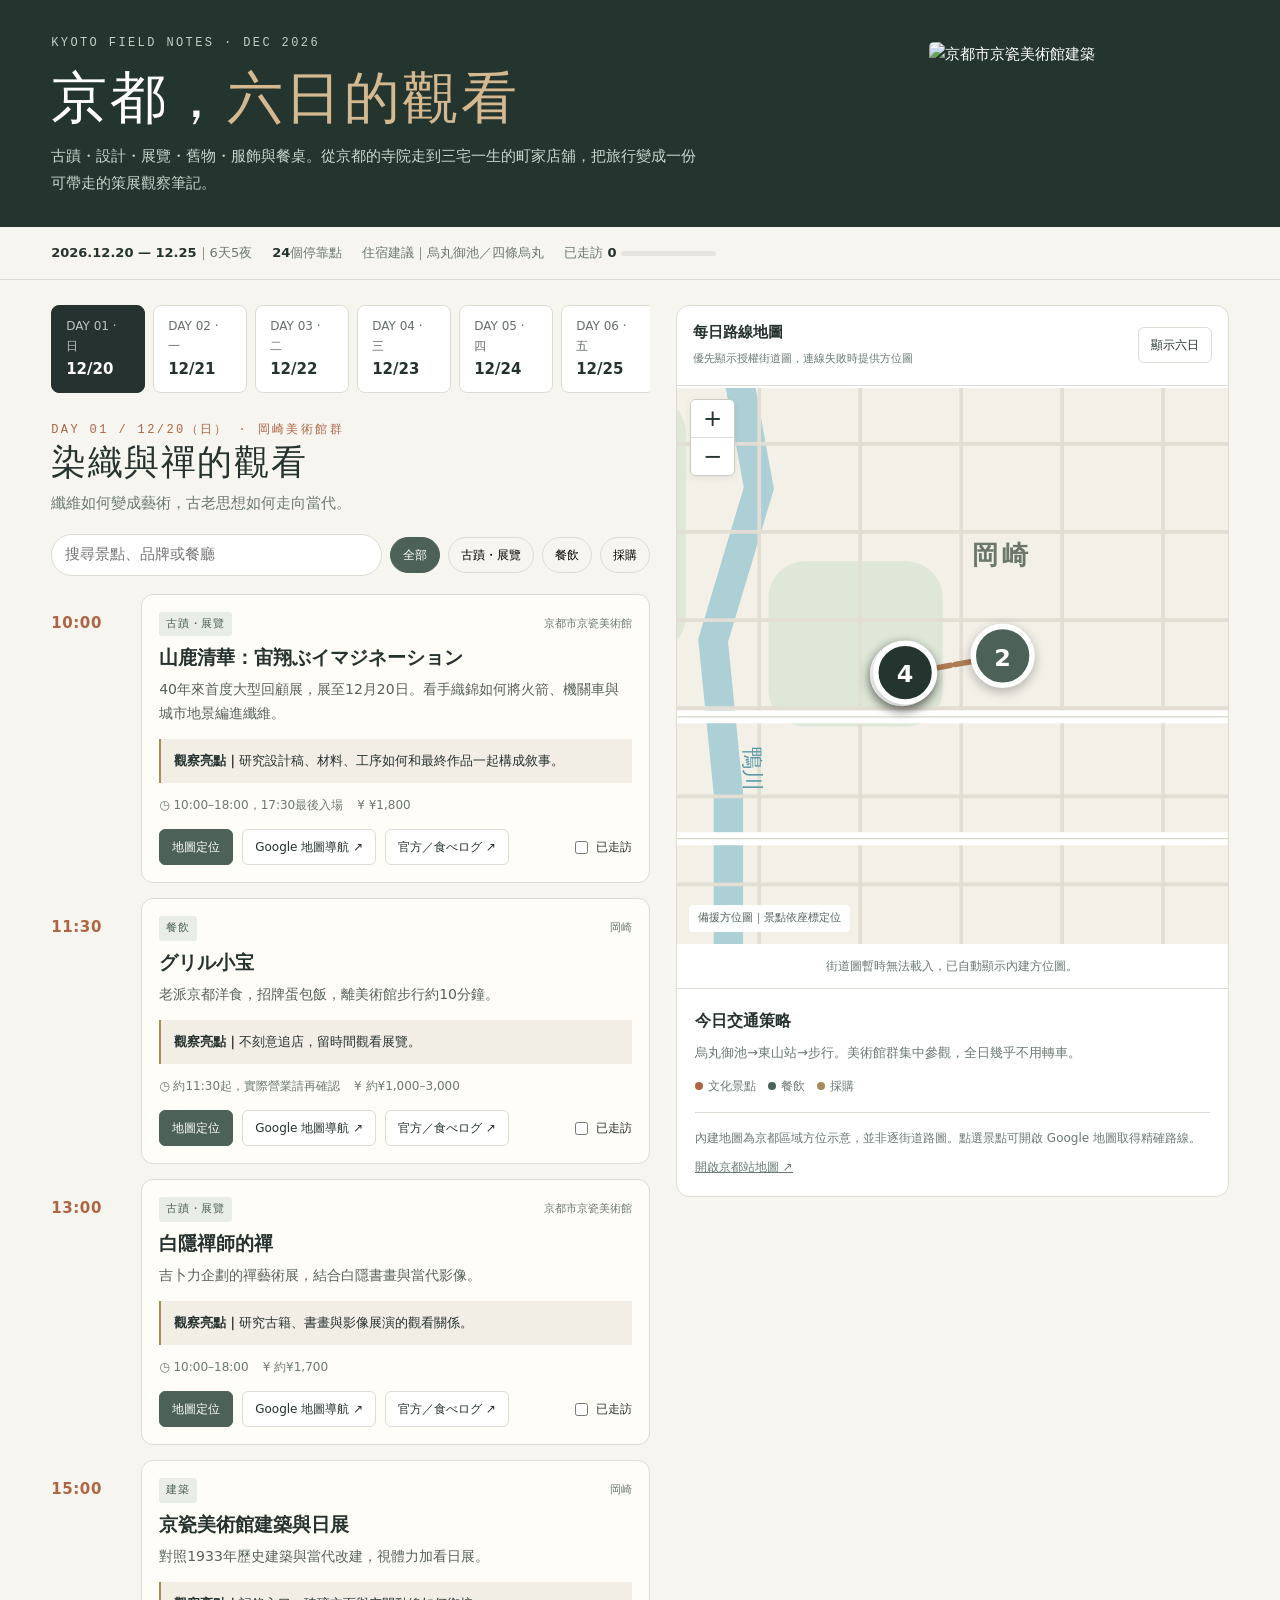
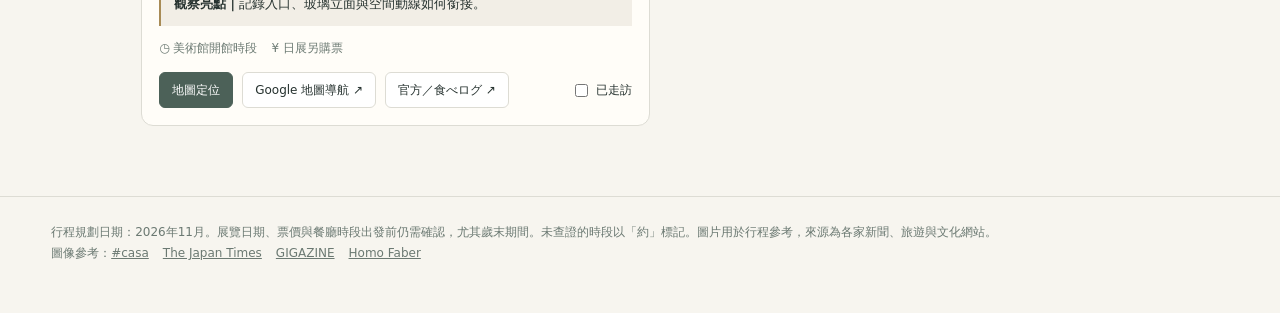
==== public/index.html @ c4ddb57f "Add Kyoto six-day interactive travel website with OpenFreeMap" ====
<!DOCTYPE html><html lang="zh-Hant"><head><meta charset="utf-8"><meta name="viewport" content="width=device-width,initial-scale=1"><title>京都，六日的觀看｜2026.12.20—25</title><link rel="preconnect" href="https://fonts.googleapis.com"><style>
:root{--ink:#26322f;--mute:#6b7972;--paper:#f7f5ef;--line:#dddcd4;--green:#4c6158;--accent:#ad6544;--gold:#a88b56;--surface:#fffdf8}*{box-sizing:border-box}body{margin:0;background:var(--paper);color:var(--ink);font:15px/1.7 system-ui,'Noto Sans TC',sans-serif}button,input{font:inherit}button{cursor:pointer}a{color:inherit}.top{background:#24352f;color:#fff;padding:34px 4vw 30px}.top-inner{max-width:1500px;margin:auto;display:flex;gap:25px;align-items:end;justify-content:space-between}.eyebrow{font:12px/1.5 monospace;letter-spacing:.2em;color:#c0d2c5}h1{font:clamp(35px,4.4vw,68px)/1.13 Georgia,'Noto Serif TC',serif;margin:15px 0 12px;letter-spacing:.045em;font-weight:500}h1 em{font-style:normal;color:#d4b88f}p{margin:0}.intro{max-width:650px;color:#c9d6ce;line-height:1.8}.hero-image{width:min(300px,28vw);height:155px;object-fit:cover;border-radius:5px;filter:saturate(.75)}.stats{max-width:1500px;margin:0 auto;padding:15px 4vw;display:flex;flex-wrap:wrap;align-items:center;gap:20px;border-bottom:1px solid var(--line);color:var(--mute);font-size:13px}.stats b{color:var(--ink)}.layout{max-width:1500px;margin:auto;padding:25px 4vw 55px;display:grid;grid-template-columns:minmax(0,1.04fr) minmax(340px,.96fr);gap:26px;align-items:start}.toolbar{display:flex;gap:8px;overflow:auto;padding-bottom:10px}.daybutton{min-width:94px;border:1px solid var(--line);background:#fff;border-radius:8px;padding:10px 14px;text-align:left;color:var(--ink)}.daybutton.active{background:var(--ink);color:white;border-color:var(--ink)}.daybutton small{display:block;font-size:12px;opacity:.7}.section-head{padding:18px 0}.section-head h2{font:clamp(25px,2.7vw,38px)/1.35 Georgia,'Noto Serif TC',serif;letter-spacing:.045em;margin:0 0 5px}.section-head p{color:var(--mute)}.controls{display:flex;gap:8px;align-items:center;flex-wrap:wrap;margin:0 0 18px}.chip{font-size:12px;padding:7px 12px;border:1px solid var(--line);background:transparent;border-radius:40px}.chip.active{color:white;background:var(--green);border-color:var(--green)}.search{width:170px;min-width:100px;flex:1;border:1px solid var(--line);border-radius:25px;padding:7px 13px;background:white;outline:none}.stop{display:grid;grid-template-columns:78px minmax(0,1fr);gap:12px;margin-bottom:15px}.time{padding-top:17px;color:var(--accent);font-weight:700;letter-spacing:.04em}.stopcard{overflow:hidden;border:1px solid var(--line);background:var(--surface);border-radius:12px;transition:border-color .2s,transform .2s}.stopcard.selected{border-color:var(--accent);box-shadow:0 3px 14px #856f5130}.stop-photo{width:100%;height:190px;object-fit:cover;display:block;background:#d5d1c3;filter:saturate(.86)}.stop-main{padding:17px}.stop-meta{display:flex;align-items:center;justify-content:space-between;gap:10px;font-size:11px;color:var(--mute)}.tag{border-radius:3px;background:#e9ede7;color:#4c6158;padding:3px 7px;letter-spacing:.06em}.stop h3{font-size:19px;font-weight:650;margin:9px 0 7px;line-height:1.35}.desc{font-size:14px;color:#56615b}.insight{padding:11px 13px;background:#f2eee6;border-left:2px solid var(--gold);margin-top:13px;font-size:13px}.facts{display:flex;flex-wrap:wrap;gap:8px 14px;font-size:12px;color:var(--mute);margin-top:12px}.facts span{display:inline-flex;gap:5px;align-items:center}.actions{display:flex;align-items:center;gap:9px;flex-wrap:wrap;margin-top:14px}.btn{font-size:12px;border:1px solid var(--line);background:white;padding:7px 12px;border-radius:6px;text-decoration:none;color:var(--ink)}.btn.primary{background:var(--green);color:#fff;border-color:var(--green)}.check{font-size:12px;display:inline-flex;gap:5px;align-items:center;margin-left:auto;cursor:pointer}.check input{accent-color:var(--green)}.sticky{position:sticky;top:16px}.map-frame{border-radius:13px;background:white;border:1px solid var(--line);overflow:hidden}.map-top{padding:14px 16px;border-bottom:1px solid var(--line);display:flex;justify-content:space-between;align-items:center}.map-top strong{font-size:15px}.map-top small{font-size:11px;color:var(--mute)}#map{height:min(62vh,590px);min-height:400px;background:#e9e8df}.map-fallback{padding:12px;text-align:center;color:var(--mute);font-size:12px}.route-info{padding:18px;border-top:1px solid var(--line)}.route-info h3{margin:0 0 8px;font-size:16px}.route-info p{font-size:13px;color:var(--mute)}.legend{display:flex;flex-wrap:wrap;gap:12px;font-size:12px;color:var(--mute);margin-top:12px}.legend span::before{content:'';display:inline-block;height:8px;width:8px;background:var(--accent);border-radius:50%;margin-right:5px}.legend span:nth-child(2)::before{background:var(--green)}.legend span:nth-child(3)::before{background:var(--gold)}.maplabel{background:#223830;color:white;border-radius:50%;width:31px;height:31px;display:grid;place-items:center;border:2px solid #fff;box-shadow:0 2px 10px #0004;font-weight:700;font-size:12px}.maplabel.focus{background:var(--accent);width:38px;height:38px}.route-footer{margin-top:15px;border-top:1px solid var(--line);padding-top:15px;color:var(--mute);font-size:12px}.footer{max-width:1500px;margin:auto;padding:25px 4vw 50px;font-size:12px;color:var(--mute);border-top:1px solid var(--line)}.sources a{margin-right:14px}.mobile-map-button{display:none}.empty{padding:35px;text-align:center;color:var(--mute)}.progress{display:inline-block;background:#e7e5df;border-radius:5px;width:95px;height:5px;vertical-align:middle;overflow:hidden}.progress i{display:block;background:var(--green);height:100%;width:0}@media(max-width:900px){.layout{grid-template-columns:1fr}.sticky{position:static}.map-frame{order:0}.hero-image{display:none}.layout>.list-panel{order:1}.layout>.map-panel{order:0}.mobile-map-button{display:inline-flex}.stop{grid-template-columns:53px minmax(0,1fr);gap:8px}.stop-photo{height:180px}#map{height:340px;min-height:0}.top{padding:32px 5vw}.layout{padding:16px 4vw}}@media(max-width:460px){h1{font-size:37px}.stop h3{font-size:17px}.stop-main{padding:13px}.stop-photo{height:155px}.facts{gap:6px}.time{font-size:12px}}
#map{position:relative;background:#f2f0e7;overflow:hidden;touch-action:none}#map svg{width:100%;height:100%;display:block;user-select:none;touch-action:none}#map .road{stroke:#fff;stroke-width:7;fill:none}#map .roadline{stroke:#d6d5cb;stroke-width:.7;fill:none}#map .minor{stroke:#e2ded3;stroke-width:2;fill:none}#map .river{stroke:#acd0d6;stroke-width:16;fill:none}#map .metro{fill:none;stroke:#a78d66;stroke-width:2.5;stroke-dasharray:7 5;opacity:.85}#map .route{fill:none;stroke:#b17b55;stroke-width:3;stroke-dasharray:5 6;stroke-linecap:round}#map .park{fill:#d9e6d3}#map .area-label{font:600 14px system-ui,sans-serif;fill:#6c776c;letter-spacing:2px}#map .road-label{font:10px system-ui,sans-serif;fill:#99988d}#map .water-label{font:12px system-ui,sans-serif;fill:#5d9aa9}#map .spot circle{stroke:white;stroke-width:3;filter:drop-shadow(0px 2px 3px #0004)}#map .spot text{font:700 13px system-ui,sans-serif;fill:white;text-anchor:middle;dominant-baseline:central;pointer-events:none}#map .spot{cursor:pointer}#map .spot:focus circle{stroke:#ffcc70;stroke-width:4}#map .spotname{font:12px system-ui,sans-serif;fill:#26322f;stroke:#f2f0e7;stroke-width:3.5;paint-order:stroke;pointer-events:none}#map .map-control{position:absolute;z-index:3;top:13px;left:13px;display:flex;flex-direction:column;background:white;border:1px solid #cbc9c0;border-radius:6px;overflow:hidden;box-shadow:0 2px 7px #0001}#map .map-control button{background:#fff;border:0;border-bottom:1px solid #ddd;padding:5px 12px;font-size:23px;line-height:27px;color:#273630}#map .map-control button:last-child{border-bottom:0}#map .map-chip{position:absolute;bottom:12px;left:12px;z-index:2;color:#52645b;background:#fffffff0;padding:4px 9px;font-size:11px;border-radius:4px;pointer-events:none}#map .map-pop{position:absolute;z-index:5;max-width:260px;right:12px;bottom:35px;background:#fffdf9;border:1px solid #ded8c9;box-shadow:0 4px 22px #0002;border-radius:9px;padding:13px;font-size:13px}#map .map-pop a{display:inline-block;margin-top:8px;color:#476052}#map .map-pop button{position:absolute;top:4px;right:8px;border:0;background:none;font-size:17px}#map .live-pin{border:2px solid white;border-radius:50%;width:32px;height:32px;color:white;font-size:12px;font-weight:700;box-shadow:0 2px 8px #0005;cursor:pointer}#map .maplibregl-popup-content{font:13px/1.7 system-ui,sans-serif;border-radius:7px;padding:12px;box-shadow:0 4px 16px #0002}#map .maplibregl-popup-content a{color:#45685a}#map .maplibregl-ctrl-attrib{font-size:10px}#map .maplibregl-control-container{z-index:6;position:relative}</style></head><body><header class="top"><div class="top-inner"><div><div class="eyebrow">KYOTO FIELD NOTES · DEC 2026</div><h1>京都，<em>六日的觀看</em></h1><p class="intro">古蹟・設計・展覽・舊物・服飾與餐桌。從京都的寺院走到三宅一生的町家店舖，把旅行變成一份可帶走的策展觀察筆記。</p></div><img class="hero-image" src="https://hash-casa.com/wp-content/uploads/2022/01/LGRY1922.jpg" alt="京都市京瓷美術館建築"></div></header><div class="stats"><span><b>2026.12.20 — 12.25</b>｜6天5夜</span><span><b id="count">0</b>個停靠點</span><span>住宿建議｜烏丸御池／四條烏丸</span><span>已走訪 <b id="done">0</b> <span class="progress"><i id="bar"></i></span></span></div><main class="layout"><section class="list-panel"><nav id="days" class="toolbar" aria-label="選擇日期"></nav><div class="section-head"><div class="eyebrow" style="color:var(--accent)" id="daylabel"></div><h2 id="daytitle"></h2><p id="daysub"></p></div><div class="controls"><input class="search" id="search" aria-label="搜尋景點" placeholder="搜尋景點、品牌或餐廳"><button class="chip active" data-type="all">全部</button><button class="chip" data-type="culture">古蹟・展覽</button><button class="chip" data-type="food">餐飲</button><button class="chip" data-type="shopping">採購</button></div><div id="stops"></div></section><aside class="map-panel sticky"><div class="map-frame"><div class="map-top"><div><strong>每日路線地圖</strong><div><small>優先顯示授權街道圖，連線失敗時提供方位圖</small></div></div><button class="btn" id="allmap">顯示六日</button></div><div id="map"></div><div class="map-fallback" id="mapfallback" hidden>地圖不需要連線即可顯示，請使用 Google 地圖取得真實道路導航。</div><div id="mapstatus" class="map-fallback" role="status">正在載入OpenFreeMap街道地圖。離線方位圖已備妥。</div><div class="route-info"><h3 id="route-title">今日交通策略</h3><p id="route-text"></p><div class="legend"><span>文化景點</span><span>餐飲</span><span>採購</span></div><div class="route-footer">內建地圖為京都區域方位示意，並非逐街道路圖。點選景點可開啟 Google 地圖取得精確路線。<div style="margin-top:9px"><a href="https://www.google.com/maps/dir/?api=1&destination=Kyoto+Station" target="_blank" rel="noopener">開啟京都站地圖 ↗</a></div></div></div></div></aside></main><footer class="footer"><p>行程規劃日期：2026年11月。展覽日期、票價與餐廳時段出發前仍需確認，尤其歲末期間。未查證的時段以「約」標記。圖片用於行程參考，來源為各家新聞、旅遊與文化網站。</p><p class="sources">圖像參考：<a href="https://hash-casa.com/2022/02/10/kyotocitykyoceramuseum/">#casa</a><a href="https://www.japantimes.co.jp/life/2018/03/25/style/issey-miyake-finds-kyoto-home/">The Japan Times</a><a href="https://gigazine.net/news/20090323_kyoto_koboichi/">GIGAZINE</a><a href="https://www.homofaber.com/en/artisans/chiso-kimono-making-japan">Homo Faber</a></p></footer><script>const DAYS=[{"id": 0, "date": "12/20", "dow": "日", "title": "染織與禪的觀看", "area": "岡崎美術館群", "sub": "纖維如何變成藝術，古老思想如何走向當代。", "stops": [{"id": "0-0", "time": "10:00", "name": "山鹿清華：宙翔ぶイマジネーション", "type": "exhibit", "area": "京都市京瓷美術館", "hours": "10:00–18:00，17:30最後入場", "price": "¥1,800", "desc": "40年來首度大型回顧展，展至12月20日。看手織錦如何將火箭、機關車與城市地景編進纖維。", "insight": "研究設計稿、材料、工序如何和最終作品一起構成敘事。", "lat": 35.0128, "lng": 135.7824, "url": "https://kyotocity-kyocera.museum/exhibition/20260919-20261220", "img": "https://hash-casa.com/wp-content/uploads/2022/01/LGRY1922.jpg"}, {"id": "0-1", "time": "11:30", "name": "グリル小宝", "type": "food", "area": "岡崎", "hours": "約11:30起，實際營業請再確認", "price": "約¥1,000–3,000", "desc": "老派京都洋食，招牌蛋包飯，離美術館步行約10分鐘。", "insight": "不刻意追店，留時間觀看展覽。", "lat": 35.014, "lng": 135.789, "url": "https://tabelog.com/kyoto/A2601/A260301/26000009/", "img": "https://images.unsplash.com/photo-1490645935967-10de6ba17061?w=1000&q=82"}, {"id": "0-2", "time": "13:00", "name": "白隱禪師的禪", "type": "exhibit", "area": "京都市京瓷美術館", "hours": "10:00–18:00", "price": "約¥1,700", "desc": "吉卜力企劃的禪藝術展，結合白隱書畫與當代影像。", "insight": "研究古籍、書畫與影像展演的觀看關係。", "lat": 35.0128, "lng": 135.7824, "url": "https://kyotocity-kyocera.museum/", "img": "https://hash-casa.com/wp-content/uploads/2022/01/LGRY1922.jpg"}, {"id": "0-3", "time": "15:00", "name": "京瓷美術館建築與日展", "type": "architecture", "area": "岡崎", "hours": "美術館開館時段", "price": "日展另購票", "desc": "對照1933年歷史建築與當代改建，視體力加看日展。", "insight": "記錄入口、玻璃立面與空間動線如何銜接。", "lat": 35.0129, "lng": 135.7826, "url": "https://kyotocity-kyocera.museum/", "img": "https://hash-casa.com/wp-content/uploads/2022/01/LGRY1922.jpg"}]}, {"id": 1, "date": "12/21", "dow": "一", "title": "古物的第二次生命", "area": "東寺・京都站・西大路", "sub": "早上在市集中尋找物件，午餐吃連鎖牛舌。", "stops": [{"id": "1-0", "time": "08:00", "name": "東寺「終弘法」", "type": "market", "area": "東寺", "hours": "約08:00–15:00", "price": "市集免費", "desc": "年度最後一場弘法市。古陶器、舊布、雜貨和工藝品，宜早逛。", "insight": "將市集當成沒有策展人的物件展，觀察年代與價格如何改變價值。", "lat": 34.9805, "lng": 135.7476, "url": "https://www.toji.or.jp/", "img": "https://i.gzn.jp/img/2009/03/23/kyoto_koboichi/kyoto_koboichi49.jpg"}, {"id": "1-1", "time": "10:15", "name": "東寺講堂・立體曼荼羅", "type": "heritage", "area": "東寺境內", "hours": "依寺院公布", "price": "另購門票", "desc": "佛像群透過位置、比例與秩序構成可走入其中觀看的宗教世界。", "insight": "比較宗教空間與當代沉浸式展覽。", "lat": 34.9806, "lng": 135.7478, "url": "https://www.toji.or.jp/", "img": "https://i.gzn.jp/img/2009/03/23/kyoto_koboichi/kyoto_koboichi49.jpg"}, {"id": "1-2", "time": "11:45", "name": "仙台牛たん福助", "type": "food", "area": "AEON MALL KYOTO 4F", "hours": "11:00–22:00（依店方）", "price": "約¥2,000–3,000", "desc": "連鎖牛舌定食，東寺往京都站途中順路，不增加跨區交通。", "insight": "必吃條件：連鎖牛舌。食べログ評分不高，重視便利度。", "lat": 34.9834, "lng": 135.7528, "url": "https://tabelog.com/kyoto/A2601/A260101/26028049/", "img": "https://images.unsplash.com/photo-1490645935967-10de6ba17061?w=1000&q=82"}, {"id": "1-3", "time": "13:20", "name": "KCI Gallery", "type": "design", "area": "西大路站附近", "hours": "約09:30–17:00", "price": "免費", "desc": "服裝與社會研究展，含訪談、穿衣行為、歷史編織技術等。", "insight": "觀察衣物、口述故事與照片如何協同展示。", "lat": 34.987, "lng": 135.731, "url": "https://www.kci.or.jp/", "img": "https://hfgnext.s3.eu-west-3.amazonaws.com/img/4YL7Q000000PbAjWAK-left1.jpg"}]}, {"id": 2, "date": "12/22", "dow": "二", "title": "從小袖到國寶", "area": "三條・烏丸・七條", "sub": "服飾與博物館，走讀物件展示的脈絡。", "stops": [{"id": "2-0", "time": "10:00", "name": "千總藝廊《小袖、あらため》", "type": "exhibit", "area": "三條烏丸", "hours": "約10:00–17:00", "price": "免費", "desc": "傳統和服工藝展示，12月22日展期最後一天。", "insight": "研究衣物從穿著物件進入展櫃後的敘事方式。", "lat": 35.0091, "lng": 135.7585, "url": "https://www.chiso.co.jp/", "img": "https://hfgnext.s3.eu-west-3.amazonaws.com/img/4YL7Q000000PbAjWAK-left1.jpg"}, {"id": "2-1", "time": "11:10", "name": "新風館", "type": "architecture", "area": "烏丸御池", "hours": "商場依各店公告", "price": "公共空間免費", "desc": "舊電話局建築結合當代庭院與選物品牌。", "insight": "觀察歷史保存與商業活動的空間折衷。", "lat": 35.0086, "lng": 135.7605, "url": "https://shinpuhkan.jp/", "img": "https://www.japantimes.co.jp/uploads/imported_images/uploads/2018/03/p13-yamada-miyake-a-20180326.jpg"}, {"id": "2-2", "time": "12:05", "name": "京都四条くをん", "type": "food", "area": "四條烏丸", "hours": "午餐時段請再確認", "price": "約¥1,000–2,000", "desc": "町家改造的咖哩烏龍麵，從三條步行往南可達。", "insight": "感受住宅尺度如何轉譯為當代餐飲。", "lat": 35.0049, "lng": 135.7574, "url": "https://tabelog.com/kyoto/A2601/A260201/26031546/", "img": "https://images.unsplash.com/photo-1490645935967-10de6ba17061?w=1000&q=82"}, {"id": "2-3", "time": "14:00", "name": "京都國立博物館", "type": "museum", "area": "七條", "hours": "09:30–17:00", "price": "常設展約¥700", "desc": "平成知新館以茶道器物、金銀染織、漆藝與書畫串起文化財研究。", "insight": "觀察展櫃、說明文字、茶道器物順序及照明設計。", "lat": 34.9899, "lng": 135.7728, "url": "https://www.kyohaku.go.jp/", "img": "https://s2020.japan-guide.com/g19/3962_kyoto_02.jpg"}, {"id": "2-4", "time": "17:30", "name": "はしたて", "type": "food", "area": "京都站伊勢丹別館", "hours": "依店方公告", "price": "約¥2,000–3,000", "desc": "和久傳系統經營的京都料理，博物館結束後順路到京都站。", "insight": "用餐後搭烏丸線直達住宿區。", "lat": 34.9857, "lng": 135.758, "url": "https://tabelog.com/kyoto/A2601/A260101/26006654/", "img": "https://images.unsplash.com/photo-1490645935967-10de6ba17061?w=1000&q=82"}]}, {"id": 3, "date": "12/23", "dow": "三", "title": "寺院觀看與建築動線", "area": "相國寺・今出川・北山", "sub": "在歷史繪畫和清水混凝土間對照觀看方式。", "stops": [{"id": "3-0", "time": "10:00", "name": "相國寺承天閣美術館", "type": "exhibit", "area": "今出川", "hours": "10:00–17:00", "price": "約¥1,000", "desc": "圓山應舉與伊藤若冲的京都繪畫；寺院與館舍一起參觀。", "insight": "留意長卷、屏風的觀看順序及宗教空間脈絡。", "lat": 35.0325, "lng": 135.762, "url": "https://www.shokoku-ji.jp/", "img": "https://images.unsplash.com/photo-1493976040374-85c8e12f0c0e?w=1000&q=82"}, {"id": "3-1", "time": "12:05", "name": "今出川町家午餐", "type": "food", "area": "今出川站附近", "hours": "依當日營業", "price": "約¥1,200–2,500", "desc": "彈性預留在今出川站附近，避免為餐廳跨區繞路。", "insight": "請以當日食べログ營業狀態挑選。", "lat": 35.0294, "lng": 135.7599, "url": "https://tabelog.com/kyoto/", "img": "https://images.unsplash.com/photo-1490645935967-10de6ba17061?w=1000&q=82"}, {"id": "3-2", "time": "13:45", "name": "京都府立陶板名畫之庭", "type": "architecture", "area": "北山", "hours": "約09:00–17:00", "price": "請確認最新票價", "desc": "安藤忠雄設計，水、坡道、清水混凝土和大型陶板畫形成戶外動線。", "insight": "記錄視線遮蔽、轉角、坡道如何讓作品逐步被看見。", "lat": 35.0522, "lng": 135.7659, "url": "https://www.kyoto-toban-hp.or.jp/", "img": "https://ak-d.tripcdn.com/images/1mi3x2215foc1uac00762.jpg?proc=source%2Ftrip"}]}, {"id": 4, "date": "12/24", "dow": "四", "title": "一日設計師品牌採購", "area": "三條・河原町・京都站", "sub": "以三宅一生與山本耀司為主，優先步行串店。", "stops": [{"id": "4-0", "time": "09:00", "name": "京菜味のむら", "type": "food", "area": "四條烏丸", "hours": "早餐時段，請確認", "price": "約¥1,000–2,000", "desc": "京都小缽家常菜，先吃早餐再開始購物。", "insight": "不用為早餐額外轉乘。", "lat": 35.0035, "lng": 135.757, "url": "https://tabelog.com/kyoto/A2601/A260201/26025764/", "img": "https://images.unsplash.com/photo-1490645935967-10de6ba17061?w=1000&q=82"}, {"id": "4-1", "time": "11:00", "name": "ISSEY MIYAKE KYOTO＋KURA", "type": "shopping", "area": "柳馬場三條", "hours": "約11:00–20:00", "price": "購物自由", "desc": "深澤直人設計的京都店，町家、墨色空間與KURA展覽區。", "insight": "品牌如何以空間、材料與展覽建立完整世界觀。", "lat": 35.0091, "lng": 135.7657, "url": "https://www.isseymiyake.com/", "img": "https://www.japantimes.co.jp/uploads/imported_images/uploads/2018/03/p13-yamada-miyake-a-20180326.jpg"}, {"id": "4-2", "time": "12:25", "name": "A-POC ABLE ISSEY MIYAKE", "type": "shopping", "area": "富小路三條", "hours": "約11:00–20:00", "price": "購物自由", "desc": "探索一塊布、結構與新材料製法的實驗性品牌。", "insight": "比較實驗技術與商品展示如何連結。", "lat": 35.01, "lng": 135.7665, "url": "https://www.isseymiyake.com/", "img": "https://www.japantimes.co.jp/uploads/imported_images/uploads/2018/03/p13-yamada-miyake-a-20180326.jpg"}, {"id": "4-3", "time": "14:10", "name": "HaaT KYOTO", "type": "shopping", "area": "姉小路柳馬場", "hours": "依店舖公告", "price": "購物自由", "desc": "三宅一生旗下織物與工藝取向品牌。", "insight": "觀察手工技術如何成為服飾價值。", "lat": 35.01, "lng": 135.764, "url": "https://www.isseymiyake.com/", "img": "https://hfgnext.s3.eu-west-3.amazonaws.com/img/4YL7Q000000PbAjWAK-left1.jpg"}, {"id": "4-4", "time": "15:30", "name": "京都高島屋・Y’s", "type": "shopping", "area": "四條河原町", "hours": "約10:00–20:00", "price": "購物自由", "desc": "山本耀司Y’s及周邊品牌，從三條一路南下步行可達。", "insight": "比較旗艦店與百貨專櫃的品牌陳列。", "lat": 35.0037, "lng": 135.7686, "url": "https://www.takashimaya.co.jp/kyoto/", "img": "https://www.japantimes.co.jp/uploads/imported_images/uploads/2018/03/p13-yamada-miyake-a-20180326.jpg"}, {"id": "4-5", "time": "17:00", "name": "JR京都伊勢丹・Yohji男裝", "type": "shopping", "area": "京都車站", "hours": "約10:00–20:00", "price": "購物自由", "desc": "Yohji Yamamoto POUR HOMME及Y’s for men優先確認實際櫃位與庫存。", "insight": "若偏重男裝，可直接取代高島屋行程。", "lat": 34.9857, "lng": 135.758, "url": "https://www.mistore.jp/store/kyoto.html", "img": "https://www.japantimes.co.jp/uploads/imported_images/uploads/2018/03/p13-yamada-miyake-a-20180326.jpg"}]}, {"id": 5, "date": "12/25", "dow": "五", "title": "終天神與回程", "area": "北野天滿宮・京都站", "sub": "歲末古物市集，預留行李與返程交通。", "stops": [{"id": "5-0", "time": "09:00", "name": "北野天滿宮「終天神」", "type": "market", "area": "北野", "hours": "上午市集較適合", "price": "市集免費", "desc": "12月25日歲末天神市，陶瓷、古布、日常器物。", "insight": "對照東寺市集的品項、陳設和客群。", "lat": 35.031, "lng": 135.7358, "url": "https://kitanotenmangu.or.jp/", "img": "https://stat.ameba.jp/user_images/20250725/22/happiness-tarot/aa/17/j/o1080081015640265511.jpg"}, {"id": "5-1", "time": "12:30", "name": "京都站午餐與補貨", "type": "food", "area": "京都車站", "hours": "依店方公告", "price": "依實際消費", "desc": "按返程時間選擇はしたて或車站美食街，預留行李及機場交通。", "insight": "回程日避免增加市區移動。", "lat": 34.9857, "lng": 135.758, "url": "https://tabelog.com/kyoto/A2601/A260101/", "img": "https://images.unsplash.com/photo-1490645935967-10de6ba17061?w=1000&q=82"}]}];let day=0,filter='all',focus=null,showAll=false;const allStops=DAYS.flatMap(d=>d.stops);const transport=["烏丸御池→東山站→步行。美術館群集中參觀，全日幾乎不用轉車。","東寺→步行到AEON吃牛舌→京都站搭JR一站到西大路。總體轉乘少。","上午三條至四條步行。午後計程車或地下鐵＋公車到國立博物館。","烏丸線到今出川，下午同線直達北山，零轉乘。","三條的三宅系列店步行串連，男裝另搭烏丸線到京都伊勢丹。","北野天滿宮早逛，之後回京都站。若趕飛機，略過市集或提早出發。"];
const $=s=>document.querySelector(s);const esc=s=>String(s).replace(/[&<>"']/g,c=>({'&':'&amp;','<':'&lt;','>':'&gt;','"':'&quot;',"'":'&#39;'}[c]));const nav=s=>'https://www.google.com/maps/search/?api=1&query='+encodeURIComponent(s.name+' '+s.area+' 京都');const isFood=s=>s.type==='food';const isShopping=s=>s.type==='shopping';const category=s=>isFood(s)?'餐飲':isShopping(s)?'採購':s.type==='market'?'市集':s.type==='architecture'?'建築':'古蹟・展覽';const allowed=s=>filter==='all'||(filter==='culture'&&!isFood(s)&&!isShopping(s))||(filter==='food'&&isFood(s))||(filter==='shopping'&&isShopping(s));let completed=new Set();try{completed=new Set(JSON.parse(localStorage.getItem('kyoto-done')||'[]'))}catch(e){}function updateProgress(){let n=completed.size;$('#done').textContent=n;$('#bar').style.width=100*n/allStops.length+'%'}function renderNav(){$('#days').innerHTML=DAYS.map(d=>`<button class="daybutton ${d.id===day?'active':''}" data-day="${d.id}"><small>DAY ${String(d.id+1).padStart(2,'0')} · ${d.dow}</small><b>${d.date}</b></button>`).join('');document.querySelectorAll('[data-day]').forEach(b=>b.onclick=()=>{day=+b.dataset.day;focus=null;showAll=false;render();});}function renderStops(){const d=DAYS[day],q=$('#search').value.trim().toLowerCase();const list=d.stops.filter(s=>allowed(s)&&[s.name,s.desc,s.area,s.insight].join(' ').toLowerCase().includes(q));$('#stops').innerHTML=list.length?list.map(s=>`<article class="stop" id="stop-${s.id}"><time class="time">${esc(s.time)}</time><div class="stopcard ${focus===s.id?'selected':''}"><img class="stop-photo" loading="lazy" src="${esc(s.img)}" alt="${esc(s.name)}參考圖片" onerror="this.style.display='none'"><div class="stop-main"><div class="stop-meta"><span class="tag">${category(s)}</span><span>${esc(s.area)}</span></div><h3>${esc(s.name)}</h3><p class="desc">${esc(s.desc)}</p><div class="insight"><b>觀察亮點｜</b>${esc(s.insight)}</div><div class="facts"><span>◷ ${esc(s.hours)}</span><span>¥ ${esc(s.price)}</span></div><div class="actions"><button class="btn primary" data-focus="${s.id}">地圖定位</button><a class="btn" target="_blank" rel="noopener" href="${nav(s)}">Google 地圖導航 ↗</a><a class="btn" target="_blank" rel="noopener" href="${esc(s.url)}">官方／食べログ ↗</a><label class="check"><input type="checkbox" data-check="${s.id}" ${completed.has(s.id)?'checked':''}> 已走訪</label></div></div></div></article>`).join(''):'<div class="empty">沒有符合條件的景點，請切換分類或清除搜尋。</div>';document.querySelectorAll('[data-focus]').forEach(b=>b.onclick=()=>selectStop(b.dataset.focus));document.querySelectorAll('[data-check]').forEach(b=>b.onchange=()=>{if(b.checked)completed.add(b.dataset.check);else completed.delete(b.dataset.check);try{localStorage.setItem('kyoto-done',JSON.stringify([...completed]))}catch(e){}updateProgress()})}
let map=null,markers={};let mapView={x:0,y:0,w:900,h:680},mapVisible=[];
const W=900,H=680;
const geo=s=>({x:90+(s.lng-135.717)*8300,y:625-(s.lat-34.969)*8300});
function initMap(){
 const node=$('#map');
 node.innerHTML='<svg id="kyoto-svg" xmlns="http://www.w3.org/2000/svg" viewBox="0 0 900 680" aria-label="京都六日景點方位圖"><g id="map-scene"></g></svg><div class="map-control"><button type="button" id="zoom-in" aria-label="放大地圖">+</button><button type="button" id="zoom-out" aria-label="縮小地圖">−</button></div><span class="map-chip">備援方位圖｜景點依座標定位</span><div class="map-pop" id="map-pop" hidden></div>';
 map={svg:$('#kyoto-svg'),scene:$('#map-scene')};
 $('#zoom-in').onclick=()=>zoomMap(.75);$('#zoom-out').onclick=()=>zoomMap(1.34);
 let drag=null;
 map.svg.addEventListener('pointerdown',e=>{if(e.target.closest('.spot'))return;drag={x:e.clientX,y:e.clientY,ox:mapView.x,oy:mapView.y};map.svg.setPointerCapture(e.pointerId)});
 map.svg.addEventListener('pointermove',e=>{if(!drag)return;let r=map.svg.getBoundingClientRect();mapView.x=drag.ox-(e.clientX-drag.x)*mapView.w/r.width;mapView.y=drag.oy-(e.clientY-drag.y)*mapView.h/r.height;applyView()});
 map.svg.addEventListener('pointerup',()=>drag=null);
 map.svg.addEventListener('pointercancel',()=>drag=null);
 map.svg.addEventListener('wheel',e=>{e.preventDefault();zoomMap(e.deltaY<0?.83:1.2)},{passive:false});
}
function zoomMap(f){let c={x:mapView.x+mapView.w/2,y:mapView.y+mapView.h/2};mapView.w=Math.max(100,Math.min(1100,mapView.w*f));mapView.h=mapView.w*680/900;mapView.x=c.x-mapView.w/2;mapView.y=c.y-mapView.h/2;applyView()}
function applyView(){if(map)map.svg.setAttribute('viewBox',`${mapView.x} ${mapView.y} ${mapView.w} ${mapView.h}`)}
const P=(lon,lat)=>{let p=geo({lng:lon,lat});return `${p.x.toFixed(1)},${p.y.toFixed(1)}`};
const path=coords=>coords.map((c,i)=>(i?'L':'M')+P(c[0],c[1])).join(' ');
function mapBase(){
 let a=['<rect x="-300" y="-300" width="1500" height="1300" fill="#f2f0e7"/>'];
 // Schematic geographical corridors, intentionally not represented as exact road geometry.
 let parks=[{x:390,y:110,w:125,h:140},{x:560,y:200,w:95,h:90},{x:610,y:425,w:90,h:65},{x:140,y:100,w:160,h:120}];
 parks.forEach(p=>a.push(`<rect class="park" x="${p.x}" y="${p.y}" width="${p.w}" height="${p.h}" rx="20" opacity=".75"/>`));
 const river=[[135.768,35.066],[135.767,35.052],[135.771,35.036],[135.773,35.025],[135.770,35.015],[135.771,35.005],[135.771,34.993],[135.774,34.976]];
 a.push(`<path class="river" d="${path(river)}"/>`);
 for(let x=170;x<=860;x+=55)a.push(`<path class="minor" d="M${x} -40 L${x} 760"/>`);
 for(let y=40;y<=740;y+=48)a.push(`<path class="minor" d="M-30 ${y} L970 ${y}"/>`);
 const roads=[[[135.755,35.066],[135.755,34.975]],[[135.762,35.066],[135.762,34.975]],[[135.742,35.056],[135.742,34.975]],[[135.723,35.032],[135.805,35.032]],[[135.723,35.010],[135.805,35.010]],[[135.723,35.002],[135.805,35.002]],[[135.723,34.986],[135.805,34.986]]];
 roads.forEach(c=>{a.push(`<path class="road" d="${path(c)}"/>`);a.push(`<path class="roadline" d="${path(c)}"/>`)});
 a.push(`<path class="metro" d="${path([[135.759,35.060],[135.759,34.976]])}"/>`);
 const labs=[['北山',135.759,35.053],['今出川',135.748,35.031],['烏丸御池',135.747,35.012],['四條烏丸',135.742,35.003],['岡崎',135.787,35.020],['京都車站',135.749,34.982],['東寺',135.740,34.974],['北野',135.729,35.037],['西大路',135.727,34.991]];
 labs.forEach(l=>{let p=geo({lng:l[1],lat:l[2]});a.push(`<text class="area-label" x="${p.x}" y="${p.y}">${esc(l[0])}</text>`)});
 let k=geo({lng:135.771,lat:35.008});a.push(`<text class="water-label" x="${k.x+9}" y="${k.y}" transform="rotate(90 ${k.x+9} ${k.y})">鴨川</text>`);
 a.push('<text x="760" y="44" fill="#6c756c" font-size="12">N ↑</text>');
 return a.join('');
}
function showPop(s){const e=$('#map-pop');e.hidden=false;e.innerHTML=`<button type="button" id="pop-close" aria-label="關閉">×</button><b>${esc(s.name)}</b><div style="color:#6b7972">${esc(s.time)}｜${esc(s.area)}</div><a target="_blank" rel="noopener" href="${nav(s)}">Google 地圖導航 ↗</a>`;$('#pop-close').onclick=()=>e.hidden=true;}
function updateMap(){if(!map)return;
 let showing=showAll?allStops:DAYS[day].stops;
 let a=[mapBase()];markers={};
 const groups=showAll?DAYS:[DAYS[day]];
 groups.forEach(d=>{let pts=d.stops.map(s=>geo(s));if(pts.length>1)a.push(`<path class="route" d="${pts.map((p,i)=>(i?'L':'M')+p.x.toFixed(1)+','+p.y.toFixed(1)).join(' ')}"/>`)});
 showing.forEach(s=>{let p=geo(s);let on=s.id===focus;let clr=on?'#ad6544':isFood(s)?'#4c6158':isShopping(s)?'#a88b56':'#24352f';a.push(`<g class="spot" data-id="${s.id}" tabindex="0" role="button" aria-label="${esc(s.name)}"><circle cx="${p.x}" cy="${p.y}" r="${on?19:16}" fill="${clr}"/><text x="${p.x}" y="${p.y+1}">${parseInt(s.id.split('-')[1])+1}</text>${on?`<text class="spotname" x="${p.x+23}" y="${p.y-15}">${esc(s.name)}</text>`:''}</g>`);markers[s.id]=p;});
 map.scene.innerHTML=a.join('');
 map.scene.querySelectorAll('.spot').forEach(g=>{const run=()=>{let id=g.dataset.id;if(showAll){day=+id.split('-')[0];showAll=false}selectStop(id)};g.addEventListener('click',run);g.addEventListener('keydown',e=>{if(e.key==='Enter'||e.key===' '){e.preventDefault();run()}})});
 if(showing.length){let ps=showing.map(geo);let minX=Math.min(...ps.map(p=>p.x)),maxX=Math.max(...ps.map(p=>p.x)),minY=Math.min(...ps.map(p=>p.y)),maxY=Math.max(...ps.map(p=>p.y));let w=Math.max(260,maxX-minX+160),h=Math.max(210,maxY-minY+150);let scale=Math.max(w/900,h/680);mapView.w=Math.max(300,900*scale);mapView.h=680*mapView.w/900;mapView.x=(minX+maxX)/2-mapView.w/2;mapView.y=(minY+maxY)/2-mapView.h/2;applyView()}
 $('#allmap').textContent=showAll?'只看當天':'顯示六日';$('#map-pop').hidden=true;
}
function selectStop(id){focus=id;renderStops();updateMap();const s=allStops.find(x=>x.id===id);if(s)showPop(s);const el=document.getElementById('stop-'+id);if(el)el.scrollIntoView({behavior:'smooth',block:'nearest'})}
function render(){const d=DAYS[day];renderNav();$('#daylabel').textContent='DAY '+String(day+1).padStart(2,'0')+' / '+d.date+'（'+d.dow+'） · '+d.area;$('#daytitle').textContent=d.title;$('#daysub').textContent=d.sub;$('#route-text').textContent=transport[day];renderStops();updateMap();updateProgress()}document.querySelectorAll('[data-type]').forEach(b=>b.onclick=()=>{filter=b.dataset.type;document.querySelectorAll('[data-type]').forEach(x=>x.classList.toggle('active',x===b));renderStops()});$('#search').oninput=renderStops;$('#allmap').onclick=()=>{showAll=!showAll;focus=null;updateMap()};$('#count').textContent=allStops.length;initMap();render();
/* Hosted street-map enhancement: MapLibre GL JS + OpenFreeMap.
   The original geographic SVG stays available if external map resources fail. */
let liveMap=null, liveMarkers=[], livePopup=null;
const oldUpdateMap=updateMap, oldShowPop=showPop;
function streetMapStatus(message){const e=document.getElementById('mapstatus');if(e)e.textContent=message}
function loadMapLibrary(url){return new Promise((resolve,reject)=>{let s=document.createElement('script');s.src=url;s.onload=resolve;s.onerror=reject;document.head.appendChild(s)})}
function createStreetMarker(s){
 const node=document.createElement('button');node.type='button';node.className='live-pin';node.textContent=String(Number(s.id.split('-')[1])+1);node.title=s.name;node.setAttribute('aria-label','地圖定位：'+s.name);
 node.style.background=s.id===focus?'#ad6544':isFood(s)?'#4c6158':isShopping(s)?'#a88b56':'#24352f';
 node.addEventListener('click',()=>{if(showAll){day=Number(s.id.split('-')[0]);showAll=false}selectStop(s.id)});
 return new maplibregl.Marker({element:node,anchor:'center'}).setLngLat([s.lng,s.lat]).addTo(liveMap)
}
function liveBounds(list){
 if(!liveMap||!list.length)return;
 const b=new maplibregl.LngLatBounds();list.forEach(s=>b.extend([s.lng,s.lat]));
 if(list.length===1)liveMap.flyTo({center:[list[0].lng,list[0].lat],zoom:14.5});
 else liveMap.fitBounds(b,{padding:{top:65,right:65,bottom:65,left:65},maxZoom:14.5,duration:500});
}
function liveMapUpdate(){
 if(!liveMap)return;
 const visible=showAll?allStops:DAYS[day].stops;
 liveMarkers.forEach(m=>m.remove());liveMarkers=visible.map(createStreetMarker);
 const groups=showAll?DAYS:[DAYS[day]];
 const routeFeatures=groups.filter(d=>d.stops.length>1).map(d=>({type:'Feature',properties:{day:d.id},geometry:{type:'LineString',coordinates:d.stops.map(s=>[s.lng,s.lat])}}));
 const source=liveMap.getSource('trip-routes');if(source)source.setData({type:'FeatureCollection',features:routeFeatures});
 liveBounds(visible);
 $('#allmap').textContent=showAll?'只看當天':'顯示六日';
 if(livePopup){livePopup.remove();livePopup=null}
}
updateMap=function(){if(liveMap)liveMapUpdate();else oldUpdateMap()};
showPop=function(s){
 if(!liveMap)return oldShowPop(s);
 if(livePopup)livePopup.remove();
 const el=document.createElement('div');
 el.innerHTML=`<b>${esc(s.name)}</b><div style="color:#6b7972">${esc(s.time)}｜${esc(s.area)}</div><a target="_blank" rel="noopener" href="${nav(s)}">Google 地圖導航 ↗</a>`;
 livePopup=new maplibregl.Popup({offset:18,maxWidth:'260px'}).setLngLat([s.lng,s.lat]).setDOMContent(el).addTo(liveMap);
};
async function startLicensedStreetMap(){
 let css=document.createElement('link');css.rel='stylesheet';css.href='https://unpkg.com/maplibre-gl@5.7.1/dist/maplibre-gl.css';document.head.appendChild(css);
 try{await loadMapLibrary('https://unpkg.com/maplibre-gl@5.7.1/dist/maplibre-gl.js')}
 catch(_){try{await loadMapLibrary('https://cdn.jsdelivr.net/npm/maplibre-gl@5.7.1/dist/maplibre-gl.js')}catch(e){streetMapStatus('街道圖暫時無法載入，已自動顯示內建方位圖。');return}}
 if(!window.maplibregl){streetMapStatus('地圖元件未載入，使用內建方位圖。');return}
 const holder=document.createElement('div');holder.id='live-map';holder.style.cssText='position:absolute;inset:0;z-index:4;visibility:hidden';$('#map').appendChild(holder);
 try{
  const m=new maplibregl.Map({container:holder,style:'https://tiles.openfreemap.org/styles/liberty',center:[135.759,35.009],zoom:11.5,attributionControl:false,cooperativeGestures:false});
  m.addControl(new maplibregl.NavigationControl({showCompass:false}),'top-left');
  m.addControl(new maplibregl.AttributionControl({compact:false}),'bottom-right');
  const fail=setTimeout(()=>{if(!liveMap){m.remove();holder.remove();streetMapStatus('街道圖目前無法連線，已自動顯示內建方位圖。')}},15000);
  m.on('error',e=>{if(!liveMap)streetMapStatus('連接地圖圖資中，若無法載入將保留內建方位圖。')});
  m.on('load',()=>{
   clearTimeout(fail);liveMap=m;
   m.addSource('trip-routes',{type:'geojson',data:{type:'FeatureCollection',features:[]}});
   m.addLayer({id:'trip-route-line',type:'line',source:'trip-routes',paint:{'line-color':'#ad6544','line-width':3,'line-dasharray':[2,2],'line-opacity':0.85}});
   holder.style.visibility='visible';
   const svg=$('#kyoto-svg');if(svg)svg.style.display='none';
   const ctl=$('#map .map-control');if(ctl)ctl.style.display='none';
   const chip=$('#map .map-chip');if(chip)chip.style.display='none';
   const pop=$('#map-pop');if(pop)pop.hidden=true;
   streetMapStatus('街道圖：OpenFreeMap／MapLibre。含道路、地名及資料來源標示。');
   liveMapUpdate();setTimeout(()=>m.resize(),120);
  });
 }catch(e){holder.remove();streetMapStatus('街道圖無法啟動，已保留內建方位圖。')}
}
startLicensedStreetMap();
</script></body></html>
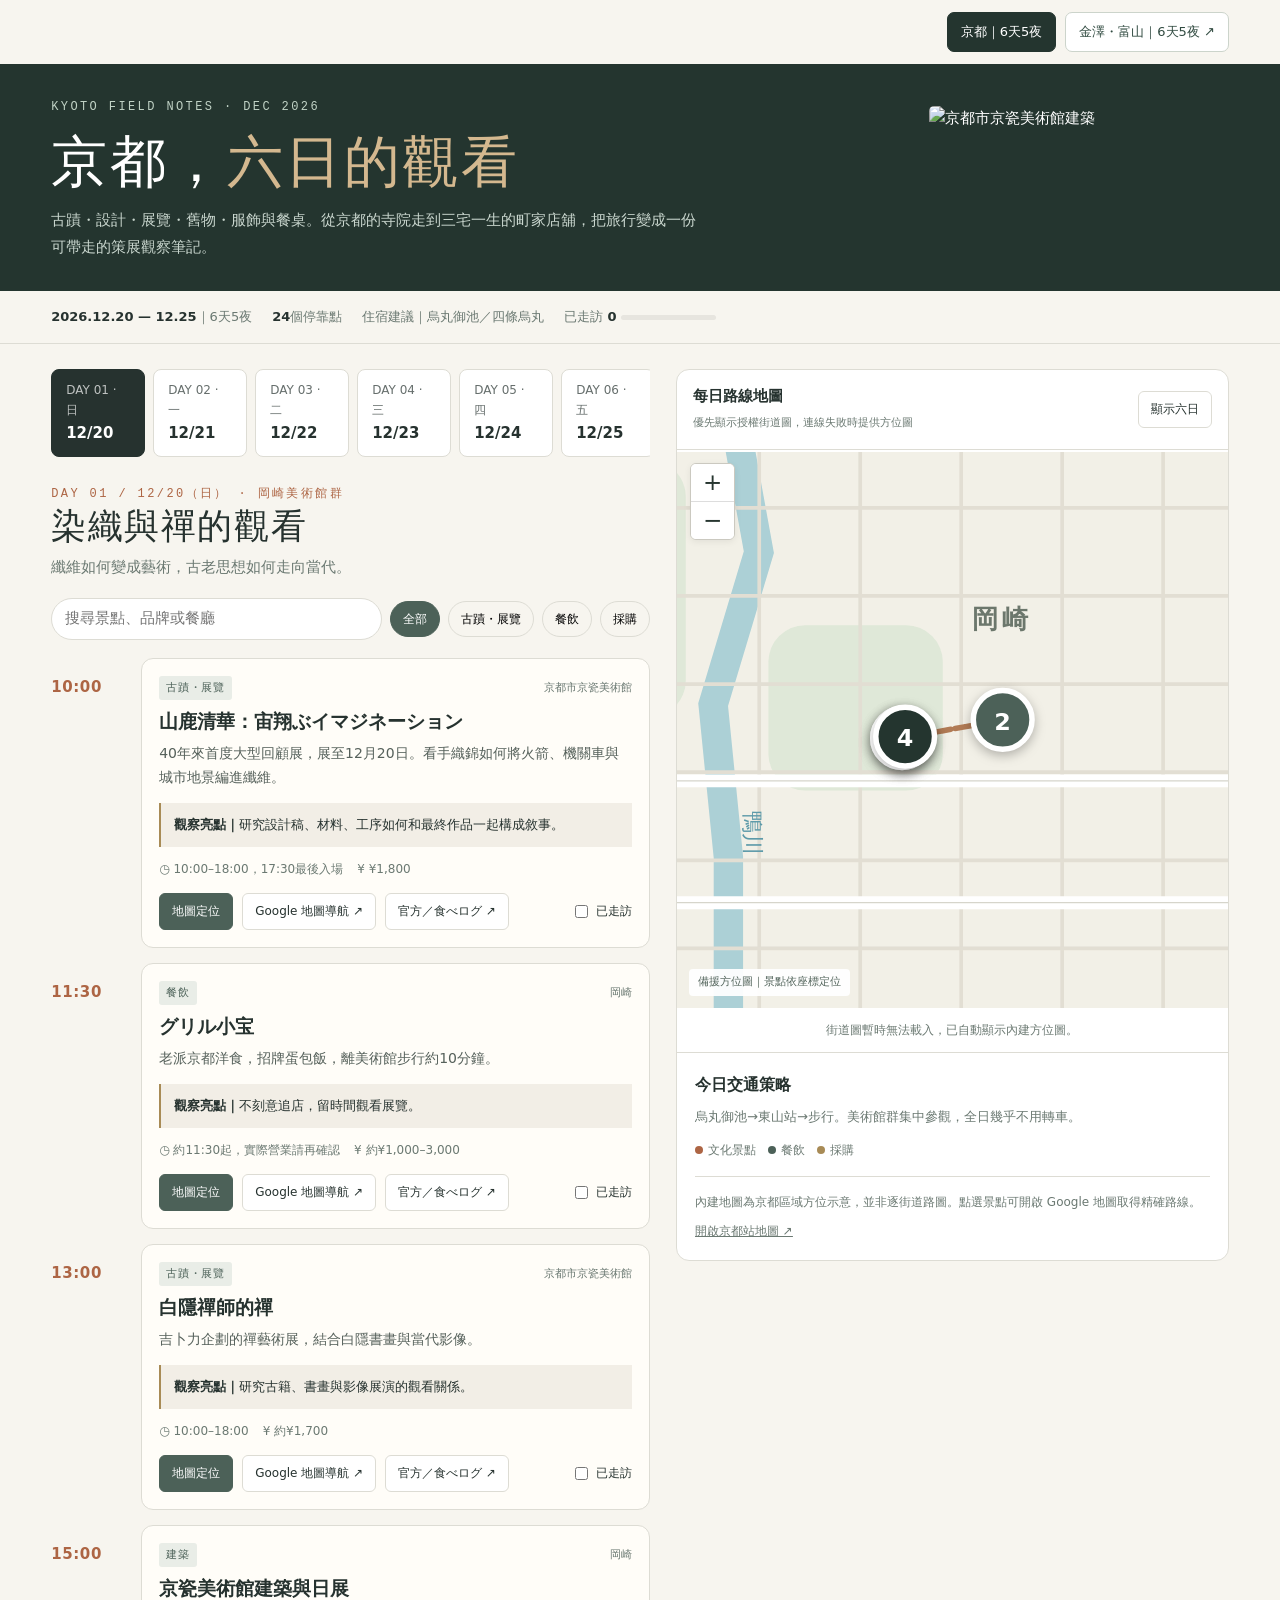
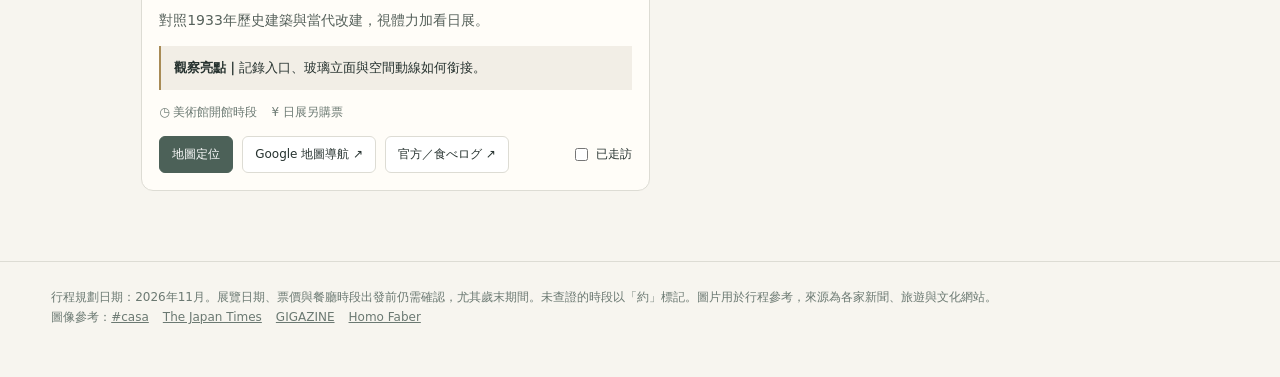
==== commit 01014628: "Add travel switcher between Kyoto and independent Kanazawa itinerary" ====
--- a/public/index.html
+++ b/public/index.html
@@ -1,6 +1,6 @@
 <!DOCTYPE html><html lang="zh-Hant"><head><meta charset="utf-8"><meta name="viewport" content="width=device-width,initial-scale=1"><title>京都，六日的觀看｜2026.12.20—25</title><link rel="preconnect" href="https://fonts.googleapis.com"><style>
 :root{--ink:#26322f;--mute:#6b7972;--paper:#f7f5ef;--line:#dddcd4;--green:#4c6158;--accent:#ad6544;--gold:#a88b56;--surface:#fffdf8}*{box-sizing:border-box}body{margin:0;background:var(--paper);color:var(--ink);font:15px/1.7 system-ui,'Noto Sans TC',sans-serif}button,input{font:inherit}button{cursor:pointer}a{color:inherit}.top{background:#24352f;color:#fff;padding:34px 4vw 30px}.top-inner{max-width:1500px;margin:auto;display:flex;gap:25px;align-items:end;justify-content:space-between}.eyebrow{font:12px/1.5 monospace;letter-spacing:.2em;color:#c0d2c5}h1{font:clamp(35px,4.4vw,68px)/1.13 Georgia,'Noto Serif TC',serif;margin:15px 0 12px;letter-spacing:.045em;font-weight:500}h1 em{font-style:normal;color:#d4b88f}p{margin:0}.intro{max-width:650px;color:#c9d6ce;line-height:1.8}.hero-image{width:min(300px,28vw);height:155px;object-fit:cover;border-radius:5px;filter:saturate(.75)}.stats{max-width:1500px;margin:0 auto;padding:15px 4vw;display:flex;flex-wrap:wrap;align-items:center;gap:20px;border-bottom:1px solid var(--line);color:var(--mute);font-size:13px}.stats b{color:var(--ink)}.layout{max-width:1500px;margin:auto;padding:25px 4vw 55px;display:grid;grid-template-columns:minmax(0,1.04fr) minmax(340px,.96fr);gap:26px;align-items:start}.toolbar{display:flex;gap:8px;overflow:auto;padding-bottom:10px}.daybutton{min-width:94px;border:1px solid var(--line);background:#fff;border-radius:8px;padding:10px 14px;text-align:left;color:var(--ink)}.daybutton.active{background:var(--ink);color:white;border-color:var(--ink)}.daybutton small{display:block;font-size:12px;opacity:.7}.section-head{padding:18px 0}.section-head h2{font:clamp(25px,2.7vw,38px)/1.35 Georgia,'Noto Serif TC',serif;letter-spacing:.045em;margin:0 0 5px}.section-head p{color:var(--mute)}.controls{display:flex;gap:8px;align-items:center;flex-wrap:wrap;margin:0 0 18px}.chip{font-size:12px;padding:7px 12px;border:1px solid var(--line);background:transparent;border-radius:40px}.chip.active{color:white;background:var(--green);border-color:var(--green)}.search{width:170px;min-width:100px;flex:1;border:1px solid var(--line);border-radius:25px;padding:7px 13px;background:white;outline:none}.stop{display:grid;grid-template-columns:78px minmax(0,1fr);gap:12px;margin-bottom:15px}.time{padding-top:17px;color:var(--accent);font-weight:700;letter-spacing:.04em}.stopcard{overflow:hidden;border:1px solid var(--line);background:var(--surface);border-radius:12px;transition:border-color .2s,transform .2s}.stopcard.selected{border-color:var(--accent);box-shadow:0 3px 14px #856f5130}.stop-photo{width:100%;height:190px;object-fit:cover;display:block;background:#d5d1c3;filter:saturate(.86)}.stop-main{padding:17px}.stop-meta{display:flex;align-items:center;justify-content:space-between;gap:10px;font-size:11px;color:var(--mute)}.tag{border-radius:3px;background:#e9ede7;color:#4c6158;padding:3px 7px;letter-spacing:.06em}.stop h3{font-size:19px;font-weight:650;margin:9px 0 7px;line-height:1.35}.desc{font-size:14px;color:#56615b}.insight{padding:11px 13px;background:#f2eee6;border-left:2px solid var(--gold);margin-top:13px;font-size:13px}.facts{display:flex;flex-wrap:wrap;gap:8px 14px;font-size:12px;color:var(--mute);margin-top:12px}.facts span{display:inline-flex;gap:5px;align-items:center}.actions{display:flex;align-items:center;gap:9px;flex-wrap:wrap;margin-top:14px}.btn{font-size:12px;border:1px solid var(--line);background:white;padding:7px 12px;border-radius:6px;text-decoration:none;color:var(--ink)}.btn.primary{background:var(--green);color:#fff;border-color:var(--green)}.check{font-size:12px;display:inline-flex;gap:5px;align-items:center;margin-left:auto;cursor:pointer}.check input{accent-color:var(--green)}.sticky{position:sticky;top:16px}.map-frame{border-radius:13px;background:white;border:1px solid var(--line);overflow:hidden}.map-top{padding:14px 16px;border-bottom:1px solid var(--line);display:flex;justify-content:space-between;align-items:center}.map-top strong{font-size:15px}.map-top small{font-size:11px;color:var(--mute)}#map{height:min(62vh,590px);min-height:400px;background:#e9e8df}.map-fallback{padding:12px;text-align:center;color:var(--mute);font-size:12px}.route-info{padding:18px;border-top:1px solid var(--line)}.route-info h3{margin:0 0 8px;font-size:16px}.route-info p{font-size:13px;color:var(--mute)}.legend{display:flex;flex-wrap:wrap;gap:12px;font-size:12px;color:var(--mute);margin-top:12px}.legend span::before{content:'';display:inline-block;height:8px;width:8px;background:var(--accent);border-radius:50%;margin-right:5px}.legend span:nth-child(2)::before{background:var(--green)}.legend span:nth-child(3)::before{background:var(--gold)}.maplabel{background:#223830;color:white;border-radius:50%;width:31px;height:31px;display:grid;place-items:center;border:2px solid #fff;box-shadow:0 2px 10px #0004;font-weight:700;font-size:12px}.maplabel.focus{background:var(--accent);width:38px;height:38px}.route-footer{margin-top:15px;border-top:1px solid var(--line);padding-top:15px;color:var(--mute);font-size:12px}.footer{max-width:1500px;margin:auto;padding:25px 4vw 50px;font-size:12px;color:var(--mute);border-top:1px solid var(--line)}.sources a{margin-right:14px}.mobile-map-button{display:none}.empty{padding:35px;text-align:center;color:var(--mute)}.progress{display:inline-block;background:#e7e5df;border-radius:5px;width:95px;height:5px;vertical-align:middle;overflow:hidden}.progress i{display:block;background:var(--green);height:100%;width:0}@media(max-width:900px){.layout{grid-template-columns:1fr}.sticky{position:static}.map-frame{order:0}.hero-image{display:none}.layout>.list-panel{order:1}.layout>.map-panel{order:0}.mobile-map-button{display:inline-flex}.stop{grid-template-columns:53px minmax(0,1fr);gap:8px}.stop-photo{height:180px}#map{height:340px;min-height:0}.top{padding:32px 5vw}.layout{padding:16px 4vw}}@media(max-width:460px){h1{font-size:37px}.stop h3{font-size:17px}.stop-main{padding:13px}.stop-photo{height:155px}.facts{gap:6px}.time{font-size:12px}}
-#map{position:relative;background:#f2f0e7;overflow:hidden;touch-action:none}#map svg{width:100%;height:100%;display:block;user-select:none;touch-action:none}#map .road{stroke:#fff;stroke-width:7;fill:none}#map .roadline{stroke:#d6d5cb;stroke-width:.7;fill:none}#map .minor{stroke:#e2ded3;stroke-width:2;fill:none}#map .river{stroke:#acd0d6;stroke-width:16;fill:none}#map .metro{fill:none;stroke:#a78d66;stroke-width:2.5;stroke-dasharray:7 5;opacity:.85}#map .route{fill:none;stroke:#b17b55;stroke-width:3;stroke-dasharray:5 6;stroke-linecap:round}#map .park{fill:#d9e6d3}#map .area-label{font:600 14px system-ui,sans-serif;fill:#6c776c;letter-spacing:2px}#map .road-label{font:10px system-ui,sans-serif;fill:#99988d}#map .water-label{font:12px system-ui,sans-serif;fill:#5d9aa9}#map .spot circle{stroke:white;stroke-width:3;filter:drop-shadow(0px 2px 3px #0004)}#map .spot text{font:700 13px system-ui,sans-serif;fill:white;text-anchor:middle;dominant-baseline:central;pointer-events:none}#map .spot{cursor:pointer}#map .spot:focus circle{stroke:#ffcc70;stroke-width:4}#map .spotname{font:12px system-ui,sans-serif;fill:#26322f;stroke:#f2f0e7;stroke-width:3.5;paint-order:stroke;pointer-events:none}#map .map-control{position:absolute;z-index:3;top:13px;left:13px;display:flex;flex-direction:column;background:white;border:1px solid #cbc9c0;border-radius:6px;overflow:hidden;box-shadow:0 2px 7px #0001}#map .map-control button{background:#fff;border:0;border-bottom:1px solid #ddd;padding:5px 12px;font-size:23px;line-height:27px;color:#273630}#map .map-control button:last-child{border-bottom:0}#map .map-chip{position:absolute;bottom:12px;left:12px;z-index:2;color:#52645b;background:#fffffff0;padding:4px 9px;font-size:11px;border-radius:4px;pointer-events:none}#map .map-pop{position:absolute;z-index:5;max-width:260px;right:12px;bottom:35px;background:#fffdf9;border:1px solid #ded8c9;box-shadow:0 4px 22px #0002;border-radius:9px;padding:13px;font-size:13px}#map .map-pop a{display:inline-block;margin-top:8px;color:#476052}#map .map-pop button{position:absolute;top:4px;right:8px;border:0;background:none;font-size:17px}#map .live-pin{border:2px solid white;border-radius:50%;width:32px;height:32px;color:white;font-size:12px;font-weight:700;box-shadow:0 2px 8px #0005;cursor:pointer}#map .maplibregl-popup-content{font:13px/1.7 system-ui,sans-serif;border-radius:7px;padding:12px;box-shadow:0 4px 16px #0002}#map .maplibregl-popup-content a{color:#45685a}#map .maplibregl-ctrl-attrib{font-size:10px}#map .maplibregl-control-container{z-index:6;position:relative}</style></head><body><header class="top"><div class="top-inner"><div><div class="eyebrow">KYOTO FIELD NOTES · DEC 2026</div><h1>京都，<em>六日的觀看</em></h1><p class="intro">古蹟・設計・展覽・舊物・服飾與餐桌。從京都的寺院走到三宅一生的町家店舖，把旅行變成一份可帶走的策展觀察筆記。</p></div><img class="hero-image" src="https://hash-casa.com/wp-content/uploads/2022/01/LGRY1922.jpg" alt="京都市京瓷美術館建築"></div></header><div class="stats"><span><b>2026.12.20 — 12.25</b>｜6天5夜</span><span><b id="count">0</b>個停靠點</span><span>住宿建議｜烏丸御池／四條烏丸</span><span>已走訪 <b id="done">0</b> <span class="progress"><i id="bar"></i></span></span></div><main class="layout"><section class="list-panel"><nav id="days" class="toolbar" aria-label="選擇日期"></nav><div class="section-head"><div class="eyebrow" style="color:var(--accent)" id="daylabel"></div><h2 id="daytitle"></h2><p id="daysub"></p></div><div class="controls"><input class="search" id="search" aria-label="搜尋景點" placeholder="搜尋景點、品牌或餐廳"><button class="chip active" data-type="all">全部</button><button class="chip" data-type="culture">古蹟・展覽</button><button class="chip" data-type="food">餐飲</button><button class="chip" data-type="shopping">採購</button></div><div id="stops"></div></section><aside class="map-panel sticky"><div class="map-frame"><div class="map-top"><div><strong>每日路線地圖</strong><div><small>優先顯示授權街道圖，連線失敗時提供方位圖</small></div></div><button class="btn" id="allmap">顯示六日</button></div><div id="map"></div><div class="map-fallback" id="mapfallback" hidden>地圖不需要連線即可顯示，請使用 Google 地圖取得真實道路導航。</div><div id="mapstatus" class="map-fallback" role="status">正在載入OpenFreeMap街道地圖。離線方位圖已備妥。</div><div class="route-info"><h3 id="route-title">今日交通策略</h3><p id="route-text"></p><div class="legend"><span>文化景點</span><span>餐飲</span><span>採購</span></div><div class="route-footer">內建地圖為京都區域方位示意，並非逐街道路圖。點選景點可開啟 Google 地圖取得精確路線。<div style="margin-top:9px"><a href="https://www.google.com/maps/dir/?api=1&destination=Kyoto+Station" target="_blank" rel="noopener">開啟京都站地圖 ↗</a></div></div></div></div></aside></main><footer class="footer"><p>行程規劃日期：2026年11月。展覽日期、票價與餐廳時段出發前仍需確認，尤其歲末期間。未查證的時段以「約」標記。圖片用於行程參考，來源為各家新聞、旅遊與文化網站。</p><p class="sources">圖像參考：<a href="https://hash-casa.com/2022/02/10/kyotocitykyoceramuseum/">#casa</a><a href="https://www.japantimes.co.jp/life/2018/03/25/style/issey-miyake-finds-kyoto-home/">The Japan Times</a><a href="https://gigazine.net/news/20090323_kyoto_koboichi/">GIGAZINE</a><a href="https://www.homofaber.com/en/artisans/chiso-kimono-making-japan">Homo Faber</a></p></footer><script>const DAYS=[{"id": 0, "date": "12/20", "dow": "日", "title": "染織與禪的觀看", "area": "岡崎美術館群", "sub": "纖維如何變成藝術，古老思想如何走向當代。", "stops": [{"id": "0-0", "time": "10:00", "name": "山鹿清華：宙翔ぶイマジネーション", "type": "exhibit", "area": "京都市京瓷美術館", "hours": "10:00–18:00，17:30最後入場", "price": "¥1,800", "desc": "40年來首度大型回顧展，展至12月20日。看手織錦如何將火箭、機關車與城市地景編進纖維。", "insight": "研究設計稿、材料、工序如何和最終作品一起構成敘事。", "lat": 35.0128, "lng": 135.7824, "url": "https://kyotocity-kyocera.museum/exhibition/20260919-20261220", "img": "https://hash-casa.com/wp-content/uploads/2022/01/LGRY1922.jpg"}, {"id": "0-1", "time": "11:30", "name": "グリル小宝", "type": "food", "area": "岡崎", "hours": "約11:30起，實際營業請再確認", "price": "約¥1,000–3,000", "desc": "老派京都洋食，招牌蛋包飯，離美術館步行約10分鐘。", "insight": "不刻意追店，留時間觀看展覽。", "lat": 35.014, "lng": 135.789, "url": "https://tabelog.com/kyoto/A2601/A260301/26000009/", "img": "https://images.unsplash.com/photo-1490645935967-10de6ba17061?w=1000&q=82"}, {"id": "0-2", "time": "13:00", "name": "白隱禪師的禪", "type": "exhibit", "area": "京都市京瓷美術館", "hours": "10:00–18:00", "price": "約¥1,700", "desc": "吉卜力企劃的禪藝術展，結合白隱書畫與當代影像。", "insight": "研究古籍、書畫與影像展演的觀看關係。", "lat": 35.0128, "lng": 135.7824, "url": "https://kyotocity-kyocera.museum/", "img": "https://hash-casa.com/wp-content/uploads/2022/01/LGRY1922.jpg"}, {"id": "0-3", "time": "15:00", "name": "京瓷美術館建築與日展", "type": "architecture", "area": "岡崎", "hours": "美術館開館時段", "price": "日展另購票", "desc": "對照1933年歷史建築與當代改建，視體力加看日展。", "insight": "記錄入口、玻璃立面與空間動線如何銜接。", "lat": 35.0129, "lng": 135.7826, "url": "https://kyotocity-kyocera.museum/", "img": "https://hash-casa.com/wp-content/uploads/2022/01/LGRY1922.jpg"}]}, {"id": 1, "date": "12/21", "dow": "一", "title": "古物的第二次生命", "area": "東寺・京都站・西大路", "sub": "早上在市集中尋找物件，午餐吃連鎖牛舌。", "stops": [{"id": "1-0", "time": "08:00", "name": "東寺「終弘法」", "type": "market", "area": "東寺", "hours": "約08:00–15:00", "price": "市集免費", "desc": "年度最後一場弘法市。古陶器、舊布、雜貨和工藝品，宜早逛。", "insight": "將市集當成沒有策展人的物件展，觀察年代與價格如何改變價值。", "lat": 34.9805, "lng": 135.7476, "url": "https://www.toji.or.jp/", "img": "https://i.gzn.jp/img/2009/03/23/kyoto_koboichi/kyoto_koboichi49.jpg"}, {"id": "1-1", "time": "10:15", "name": "東寺講堂・立體曼荼羅", "type": "heritage", "area": "東寺境內", "hours": "依寺院公布", "price": "另購門票", "desc": "佛像群透過位置、比例與秩序構成可走入其中觀看的宗教世界。", "insight": "比較宗教空間與當代沉浸式展覽。", "lat": 34.9806, "lng": 135.7478, "url": "https://www.toji.or.jp/", "img": "https://i.gzn.jp/img/2009/03/23/kyoto_koboichi/kyoto_koboichi49.jpg"}, {"id": "1-2", "time": "11:45", "name": "仙台牛たん福助", "type": "food", "area": "AEON MALL KYOTO 4F", "hours": "11:00–22:00（依店方）", "price": "約¥2,000–3,000", "desc": "連鎖牛舌定食，東寺往京都站途中順路，不增加跨區交通。", "insight": "必吃條件：連鎖牛舌。食べログ評分不高，重視便利度。", "lat": 34.9834, "lng": 135.7528, "url": "https://tabelog.com/kyoto/A2601/A260101/26028049/", "img": "https://images.unsplash.com/photo-1490645935967-10de6ba17061?w=1000&q=82"}, {"id": "1-3", "time": "13:20", "name": "KCI Gallery", "type": "design", "area": "西大路站附近", "hours": "約09:30–17:00", "price": "免費", "desc": "服裝與社會研究展，含訪談、穿衣行為、歷史編織技術等。", "insight": "觀察衣物、口述故事與照片如何協同展示。", "lat": 34.987, "lng": 135.731, "url": "https://www.kci.or.jp/", "img": "https://hfgnext.s3.eu-west-3.amazonaws.com/img/4YL7Q000000PbAjWAK-left1.jpg"}]}, {"id": 2, "date": "12/22", "dow": "二", "title": "從小袖到國寶", "area": "三條・烏丸・七條", "sub": "服飾與博物館，走讀物件展示的脈絡。", "stops": [{"id": "2-0", "time": "10:00", "name": "千總藝廊《小袖、あらため》", "type": "exhibit", "area": "三條烏丸", "hours": "約10:00–17:00", "price": "免費", "desc": "傳統和服工藝展示，12月22日展期最後一天。", "insight": "研究衣物從穿著物件進入展櫃後的敘事方式。", "lat": 35.0091, "lng": 135.7585, "url": "https://www.chiso.co.jp/", "img": "https://hfgnext.s3.eu-west-3.amazonaws.com/img/4YL7Q000000PbAjWAK-left1.jpg"}, {"id": "2-1", "time": "11:10", "name": "新風館", "type": "architecture", "area": "烏丸御池", "hours": "商場依各店公告", "price": "公共空間免費", "desc": "舊電話局建築結合當代庭院與選物品牌。", "insight": "觀察歷史保存與商業活動的空間折衷。", "lat": 35.0086, "lng": 135.7605, "url": "https://shinpuhkan.jp/", "img": "https://www.japantimes.co.jp/uploads/imported_images/uploads/2018/03/p13-yamada-miyake-a-20180326.jpg"}, {"id": "2-2", "time": "12:05", "name": "京都四条くをん", "type": "food", "area": "四條烏丸", "hours": "午餐時段請再確認", "price": "約¥1,000–2,000", "desc": "町家改造的咖哩烏龍麵，從三條步行往南可達。", "insight": "感受住宅尺度如何轉譯為當代餐飲。", "lat": 35.0049, "lng": 135.7574, "url": "https://tabelog.com/kyoto/A2601/A260201/26031546/", "img": "https://images.unsplash.com/photo-1490645935967-10de6ba17061?w=1000&q=82"}, {"id": "2-3", "time": "14:00", "name": "京都國立博物館", "type": "museum", "area": "七條", "hours": "09:30–17:00", "price": "常設展約¥700", "desc": "平成知新館以茶道器物、金銀染織、漆藝與書畫串起文化財研究。", "insight": "觀察展櫃、說明文字、茶道器物順序及照明設計。", "lat": 34.9899, "lng": 135.7728, "url": "https://www.kyohaku.go.jp/", "img": "https://s2020.japan-guide.com/g19/3962_kyoto_02.jpg"}, {"id": "2-4", "time": "17:30", "name": "はしたて", "type": "food", "area": "京都站伊勢丹別館", "hours": "依店方公告", "price": "約¥2,000–3,000", "desc": "和久傳系統經營的京都料理，博物館結束後順路到京都站。", "insight": "用餐後搭烏丸線直達住宿區。", "lat": 34.9857, "lng": 135.758, "url": "https://tabelog.com/kyoto/A2601/A260101/26006654/", "img": "https://images.unsplash.com/photo-1490645935967-10de6ba17061?w=1000&q=82"}]}, {"id": 3, "date": "12/23", "dow": "三", "title": "寺院觀看與建築動線", "area": "相國寺・今出川・北山", "sub": "在歷史繪畫和清水混凝土間對照觀看方式。", "stops": [{"id": "3-0", "time": "10:00", "name": "相國寺承天閣美術館", "type": "exhibit", "area": "今出川", "hours": "10:00–17:00", "price": "約¥1,000", "desc": "圓山應舉與伊藤若冲的京都繪畫；寺院與館舍一起參觀。", "insight": "留意長卷、屏風的觀看順序及宗教空間脈絡。", "lat": 35.0325, "lng": 135.762, "url": "https://www.shokoku-ji.jp/", "img": "https://images.unsplash.com/photo-1493976040374-85c8e12f0c0e?w=1000&q=82"}, {"id": "3-1", "time": "12:05", "name": "今出川町家午餐", "type": "food", "area": "今出川站附近", "hours": "依當日營業", "price": "約¥1,200–2,500", "desc": "彈性預留在今出川站附近，避免為餐廳跨區繞路。", "insight": "請以當日食べログ營業狀態挑選。", "lat": 35.0294, "lng": 135.7599, "url": "https://tabelog.com/kyoto/", "img": "https://images.unsplash.com/photo-1490645935967-10de6ba17061?w=1000&q=82"}, {"id": "3-2", "time": "13:45", "name": "京都府立陶板名畫之庭", "type": "architecture", "area": "北山", "hours": "約09:00–17:00", "price": "請確認最新票價", "desc": "安藤忠雄設計，水、坡道、清水混凝土和大型陶板畫形成戶外動線。", "insight": "記錄視線遮蔽、轉角、坡道如何讓作品逐步被看見。", "lat": 35.0522, "lng": 135.7659, "url": "https://www.kyoto-toban-hp.or.jp/", "img": "https://ak-d.tripcdn.com/images/1mi3x2215foc1uac00762.jpg?proc=source%2Ftrip"}]}, {"id": 4, "date": "12/24", "dow": "四", "title": "一日設計師品牌採購", "area": "三條・河原町・京都站", "sub": "以三宅一生與山本耀司為主，優先步行串店。", "stops": [{"id": "4-0", "time": "09:00", "name": "京菜味のむら", "type": "food", "area": "四條烏丸", "hours": "早餐時段，請確認", "price": "約¥1,000–2,000", "desc": "京都小缽家常菜，先吃早餐再開始購物。", "insight": "不用為早餐額外轉乘。", "lat": 35.0035, "lng": 135.757, "url": "https://tabelog.com/kyoto/A2601/A260201/26025764/", "img": "https://images.unsplash.com/photo-1490645935967-10de6ba17061?w=1000&q=82"}, {"id": "4-1", "time": "11:00", "name": "ISSEY MIYAKE KYOTO＋KURA", "type": "shopping", "area": "柳馬場三條", "hours": "約11:00–20:00", "price": "購物自由", "desc": "深澤直人設計的京都店，町家、墨色空間與KURA展覽區。", "insight": "品牌如何以空間、材料與展覽建立完整世界觀。", "lat": 35.0091, "lng": 135.7657, "url": "https://www.isseymiyake.com/", "img": "https://www.japantimes.co.jp/uploads/imported_images/uploads/2018/03/p13-yamada-miyake-a-20180326.jpg"}, {"id": "4-2", "time": "12:25", "name": "A-POC ABLE ISSEY MIYAKE", "type": "shopping", "area": "富小路三條", "hours": "約11:00–20:00", "price": "購物自由", "desc": "探索一塊布、結構與新材料製法的實驗性品牌。", "insight": "比較實驗技術與商品展示如何連結。", "lat": 35.01, "lng": 135.7665, "url": "https://www.isseymiyake.com/", "img": "https://www.japantimes.co.jp/uploads/imported_images/uploads/2018/03/p13-yamada-miyake-a-20180326.jpg"}, {"id": "4-3", "time": "14:10", "name": "HaaT KYOTO", "type": "shopping", "area": "姉小路柳馬場", "hours": "依店舖公告", "price": "購物自由", "desc": "三宅一生旗下織物與工藝取向品牌。", "insight": "觀察手工技術如何成為服飾價值。", "lat": 35.01, "lng": 135.764, "url": "https://www.isseymiyake.com/", "img": "https://hfgnext.s3.eu-west-3.amazonaws.com/img/4YL7Q000000PbAjWAK-left1.jpg"}, {"id": "4-4", "time": "15:30", "name": "京都高島屋・Y’s", "type": "shopping", "area": "四條河原町", "hours": "約10:00–20:00", "price": "購物自由", "desc": "山本耀司Y’s及周邊品牌，從三條一路南下步行可達。", "insight": "比較旗艦店與百貨專櫃的品牌陳列。", "lat": 35.0037, "lng": 135.7686, "url": "https://www.takashimaya.co.jp/kyoto/", "img": "https://www.japantimes.co.jp/uploads/imported_images/uploads/2018/03/p13-yamada-miyake-a-20180326.jpg"}, {"id": "4-5", "time": "17:00", "name": "JR京都伊勢丹・Yohji男裝", "type": "shopping", "area": "京都車站", "hours": "約10:00–20:00", "price": "購物自由", "desc": "Yohji Yamamoto POUR HOMME及Y’s for men優先確認實際櫃位與庫存。", "insight": "若偏重男裝，可直接取代高島屋行程。", "lat": 34.9857, "lng": 135.758, "url": "https://www.mistore.jp/store/kyoto.html", "img": "https://www.japantimes.co.jp/uploads/imported_images/uploads/2018/03/p13-yamada-miyake-a-20180326.jpg"}]}, {"id": 5, "date": "12/25", "dow": "五", "title": "終天神與回程", "area": "北野天滿宮・京都站", "sub": "歲末古物市集，預留行李與返程交通。", "stops": [{"id": "5-0", "time": "09:00", "name": "北野天滿宮「終天神」", "type": "market", "area": "北野", "hours": "上午市集較適合", "price": "市集免費", "desc": "12月25日歲末天神市，陶瓷、古布、日常器物。", "insight": "對照東寺市集的品項、陳設和客群。", "lat": 35.031, "lng": 135.7358, "url": "https://kitanotenmangu.or.jp/", "img": "https://stat.ameba.jp/user_images/20250725/22/happiness-tarot/aa/17/j/o1080081015640265511.jpg"}, {"id": "5-1", "time": "12:30", "name": "京都站午餐與補貨", "type": "food", "area": "京都車站", "hours": "依店方公告", "price": "依實際消費", "desc": "按返程時間選擇はしたて或車站美食街，預留行李及機場交通。", "insight": "回程日避免增加市區移動。", "lat": 34.9857, "lng": 135.758, "url": "https://tabelog.com/kyoto/A2601/A260101/", "img": "https://images.unsplash.com/photo-1490645935967-10de6ba17061?w=1000&q=82"}]}];let day=0,filter='all',focus=null,showAll=false;const allStops=DAYS.flatMap(d=>d.stops);const transport=["烏丸御池→東山站→步行。美術館群集中參觀，全日幾乎不用轉車。","東寺→步行到AEON吃牛舌→京都站搭JR一站到西大路。總體轉乘少。","上午三條至四條步行。午後計程車或地下鐵＋公車到國立博物館。","烏丸線到今出川，下午同線直達北山，零轉乘。","三條的三宅系列店步行串連，男裝另搭烏丸線到京都伊勢丹。","北野天滿宮早逛，之後回京都站。若趕飛機，略過市集或提早出發。"];
+#map{position:relative;background:#f2f0e7;overflow:hidden;touch-action:none}#map svg{width:100%;height:100%;display:block;user-select:none;touch-action:none}#map .road{stroke:#fff;stroke-width:7;fill:none}#map .roadline{stroke:#d6d5cb;stroke-width:.7;fill:none}#map .minor{stroke:#e2ded3;stroke-width:2;fill:none}#map .river{stroke:#acd0d6;stroke-width:16;fill:none}#map .metro{fill:none;stroke:#a78d66;stroke-width:2.5;stroke-dasharray:7 5;opacity:.85}#map .route{fill:none;stroke:#b17b55;stroke-width:3;stroke-dasharray:5 6;stroke-linecap:round}#map .park{fill:#d9e6d3}#map .area-label{font:600 14px system-ui,sans-serif;fill:#6c776c;letter-spacing:2px}#map .road-label{font:10px system-ui,sans-serif;fill:#99988d}#map .water-label{font:12px system-ui,sans-serif;fill:#5d9aa9}#map .spot circle{stroke:white;stroke-width:3;filter:drop-shadow(0px 2px 3px #0004)}#map .spot text{font:700 13px system-ui,sans-serif;fill:white;text-anchor:middle;dominant-baseline:central;pointer-events:none}#map .spot{cursor:pointer}#map .spot:focus circle{stroke:#ffcc70;stroke-width:4}#map .spotname{font:12px system-ui,sans-serif;fill:#26322f;stroke:#f2f0e7;stroke-width:3.5;paint-order:stroke;pointer-events:none}#map .map-control{position:absolute;z-index:3;top:13px;left:13px;display:flex;flex-direction:column;background:white;border:1px solid #cbc9c0;border-radius:6px;overflow:hidden;box-shadow:0 2px 7px #0001}#map .map-control button{background:#fff;border:0;border-bottom:1px solid #ddd;padding:5px 12px;font-size:23px;line-height:27px;color:#273630}#map .map-control button:last-child{border-bottom:0}#map .map-chip{position:absolute;bottom:12px;left:12px;z-index:2;color:#52645b;background:#fffffff0;padding:4px 9px;font-size:11px;border-radius:4px;pointer-events:none}#map .map-pop{position:absolute;z-index:5;max-width:260px;right:12px;bottom:35px;background:#fffdf9;border:1px solid #ded8c9;box-shadow:0 4px 22px #0002;border-radius:9px;padding:13px;font-size:13px}#map .map-pop a{display:inline-block;margin-top:8px;color:#476052}#map .map-pop button{position:absolute;top:4px;right:8px;border:0;background:none;font-size:17px}#map .live-pin{border:2px solid white;border-radius:50%;width:32px;height:32px;color:white;font-size:12px;font-weight:700;box-shadow:0 2px 8px #0005;cursor:pointer}#map .maplibregl-popup-content{font:13px/1.7 system-ui,sans-serif;border-radius:7px;padding:12px;box-shadow:0 4px 16px #0002}#map .maplibregl-popup-content a{color:#45685a}#map .maplibregl-ctrl-attrib{font-size:10px}#map .maplibregl-control-container{z-index:6;position:relative}</style><link rel="stylesheet" href="/transport.css"><style id="trip-switch-style">.trip-switch{display:flex;justify-content:flex-end;flex-wrap:wrap;gap:9px;max-width:1500px;margin:0 auto;padding:12px 4vw;background:#f7f5ef}.trip-switch a{font-size:13px;display:inline-block;padding:8px 13px;border:1px solid #ccd4cb;border-radius:7px;color:#314b41;text-decoration:none;background:white}.trip-switch a.current{background:#24352f;color:white;border-color:#24352f}.trip-switch a:hover{text-decoration:underline}</style></head><body><nav class="trip-switch" aria-label="選擇旅行行程"><a class="current" href="/" aria-current="page">京都｜6天5夜</a><a href="/kanazawa/">金澤・富山｜6天5夜 ↗</a></nav><header class="top"><div class="top-inner"><div><div class="eyebrow">KYOTO FIELD NOTES · DEC 2026</div><h1>京都，<em>六日的觀看</em></h1><p class="intro">古蹟・設計・展覽・舊物・服飾與餐桌。從京都的寺院走到三宅一生的町家店舖，把旅行變成一份可帶走的策展觀察筆記。</p></div><img class="hero-image" src="https://hash-casa.com/wp-content/uploads/2022/01/LGRY1922.jpg" alt="京都市京瓷美術館建築"></div></header><div class="stats"><span><b>2026.12.20 — 12.25</b>｜6天5夜</span><span><b id="count">0</b>個停靠點</span><span>住宿建議｜烏丸御池／四條烏丸</span><span>已走訪 <b id="done">0</b> <span class="progress"><i id="bar"></i></span></span></div><main class="layout"><section class="list-panel"><nav id="days" class="toolbar" aria-label="選擇日期"></nav><div class="section-head"><div class="eyebrow" style="color:var(--accent)" id="daylabel"></div><h2 id="daytitle"></h2><p id="daysub"></p></div><div class="controls"><input class="search" id="search" aria-label="搜尋景點" placeholder="搜尋景點、品牌或餐廳"><button class="chip active" data-type="all">全部</button><button class="chip" data-type="culture">古蹟・展覽</button><button class="chip" data-type="food">餐飲</button><button class="chip" data-type="shopping">採購</button></div><div id="stops"></div></section><aside class="map-panel sticky"><div class="map-frame"><div class="map-top"><div><strong>每日路線地圖</strong><div><small>優先顯示授權街道圖，連線失敗時提供方位圖</small></div></div><button class="btn" id="allmap">顯示六日</button></div><div id="map"></div><div class="map-fallback" id="mapfallback" hidden>地圖不需要連線即可顯示，請使用 Google 地圖取得真實道路導航。</div><div id="mapstatus" class="map-fallback" role="status">正在載入OpenFreeMap街道地圖。離線方位圖已備妥。</div><div class="route-info"><h3 id="route-title">今日交通策略</h3><p id="route-text"></p><div class="legend"><span>文化景點</span><span>餐飲</span><span>採購</span></div><div class="route-footer">內建地圖為京都區域方位示意，並非逐街道路圖。點選景點可開啟 Google 地圖取得精確路線。<div style="margin-top:9px"><a href="https://www.google.com/maps/dir/?api=1&destination=Kyoto+Station" target="_blank" rel="noopener">開啟京都站地圖 ↗</a></div></div></div></div></aside></main><footer class="footer"><p>行程規劃日期：2026年11月。展覽日期、票價與餐廳時段出發前仍需確認，尤其歲末期間。未查證的時段以「約」標記。圖片用於行程參考，來源為各家新聞、旅遊與文化網站。</p><p class="sources">圖像參考：<a href="https://hash-casa.com/2022/02/10/kyotocitykyoceramuseum/">#casa</a><a href="https://www.japantimes.co.jp/life/2018/03/25/style/issey-miyake-finds-kyoto-home/">The Japan Times</a><a href="https://gigazine.net/news/20090323_kyoto_koboichi/">GIGAZINE</a><a href="https://www.homofaber.com/en/artisans/chiso-kimono-making-japan">Homo Faber</a></p></footer><script>const DAYS=[{"id": 0, "date": "12/20", "dow": "日", "title": "染織與禪的觀看", "area": "岡崎美術館群", "sub": "纖維如何變成藝術，古老思想如何走向當代。", "stops": [{"id": "0-0", "time": "10:00", "name": "山鹿清華：宙翔ぶイマジネーション", "type": "exhibit", "area": "京都市京瓷美術館", "hours": "10:00–18:00，17:30最後入場", "price": "¥1,800", "desc": "40年來首度大型回顧展，展至12月20日。看手織錦如何將火箭、機關車與城市地景編進纖維。", "insight": "研究設計稿、材料、工序如何和最終作品一起構成敘事。", "lat": 35.0128, "lng": 135.7824, "url": "https://kyotocity-kyocera.museum/exhibition/20260919-20261220", "img": "https://hash-casa.com/wp-content/uploads/2022/01/LGRY1922.jpg"}, {"id": "0-1", "time": "11:30", "name": "グリル小宝", "type": "food", "area": "岡崎", "hours": "約11:30起，實際營業請再確認", "price": "約¥1,000–3,000", "desc": "老派京都洋食，招牌蛋包飯，離美術館步行約10分鐘。", "insight": "不刻意追店，留時間觀看展覽。", "lat": 35.014, "lng": 135.789, "url": "https://tabelog.com/kyoto/A2601/A260301/26000009/", "img": "https://images.unsplash.com/photo-1490645935967-10de6ba17061?w=1000&q=82"}, {"id": "0-2", "time": "13:00", "name": "白隱禪師的禪", "type": "exhibit", "area": "京都市京瓷美術館", "hours": "10:00–18:00", "price": "約¥1,700", "desc": "吉卜力企劃的禪藝術展，結合白隱書畫與當代影像。", "insight": "研究古籍、書畫與影像展演的觀看關係。", "lat": 35.0128, "lng": 135.7824, "url": "https://kyotocity-kyocera.museum/", "img": "https://hash-casa.com/wp-content/uploads/2022/01/LGRY1922.jpg"}, {"id": "0-3", "time": "15:00", "name": "京瓷美術館建築與日展", "type": "architecture", "area": "岡崎", "hours": "美術館開館時段", "price": "日展另購票", "desc": "對照1933年歷史建築與當代改建，視體力加看日展。", "insight": "記錄入口、玻璃立面與空間動線如何銜接。", "lat": 35.0129, "lng": 135.7826, "url": "https://kyotocity-kyocera.museum/", "img": "https://hash-casa.com/wp-content/uploads/2022/01/LGRY1922.jpg"}]}, {"id": 1, "date": "12/21", "dow": "一", "title": "古物的第二次生命", "area": "東寺・京都站・西大路", "sub": "早上在市集中尋找物件，午餐吃連鎖牛舌。", "stops": [{"id": "1-0", "time": "08:00", "name": "東寺「終弘法」", "type": "market", "area": "東寺", "hours": "約08:00–15:00", "price": "市集免費", "desc": "年度最後一場弘法市。古陶器、舊布、雜貨和工藝品，宜早逛。", "insight": "將市集當成沒有策展人的物件展，觀察年代與價格如何改變價值。", "lat": 34.9805, "lng": 135.7476, "url": "https://www.toji.or.jp/", "img": "https://i.gzn.jp/img/2009/03/23/kyoto_koboichi/kyoto_koboichi49.jpg"}, {"id": "1-1", "time": "10:15", "name": "東寺講堂・立體曼荼羅", "type": "heritage", "area": "東寺境內", "hours": "依寺院公布", "price": "另購門票", "desc": "佛像群透過位置、比例與秩序構成可走入其中觀看的宗教世界。", "insight": "比較宗教空間與當代沉浸式展覽。", "lat": 34.9806, "lng": 135.7478, "url": "https://www.toji.or.jp/", "img": "https://i.gzn.jp/img/2009/03/23/kyoto_koboichi/kyoto_koboichi49.jpg"}, {"id": "1-2", "time": "11:45", "name": "仙台牛たん福助", "type": "food", "area": "AEON MALL KYOTO 4F", "hours": "11:00–22:00（依店方）", "price": "約¥2,000–3,000", "desc": "連鎖牛舌定食，東寺往京都站途中順路，不增加跨區交通。", "insight": "必吃條件：連鎖牛舌。食べログ評分不高，重視便利度。", "lat": 34.9834, "lng": 135.7528, "url": "https://tabelog.com/kyoto/A2601/A260101/26028049/", "img": "https://images.unsplash.com/photo-1490645935967-10de6ba17061?w=1000&q=82"}, {"id": "1-3", "time": "13:20", "name": "KCI Gallery", "type": "design", "area": "西大路站附近", "hours": "約09:30–17:00", "price": "免費", "desc": "服裝與社會研究展，含訪談、穿衣行為、歷史編織技術等。", "insight": "觀察衣物、口述故事與照片如何協同展示。", "lat": 34.987, "lng": 135.731, "url": "https://www.kci.or.jp/", "img": "https://hfgnext.s3.eu-west-3.amazonaws.com/img/4YL7Q000000PbAjWAK-left1.jpg"}]}, {"id": 2, "date": "12/22", "dow": "二", "title": "從小袖到國寶", "area": "三條・烏丸・七條", "sub": "服飾與博物館，走讀物件展示的脈絡。", "stops": [{"id": "2-0", "time": "10:00", "name": "千總藝廊《小袖、あらため》", "type": "exhibit", "area": "三條烏丸", "hours": "約10:00–17:00", "price": "免費", "desc": "傳統和服工藝展示，12月22日展期最後一天。", "insight": "研究衣物從穿著物件進入展櫃後的敘事方式。", "lat": 35.0091, "lng": 135.7585, "url": "https://www.chiso.co.jp/", "img": "https://hfgnext.s3.eu-west-3.amazonaws.com/img/4YL7Q000000PbAjWAK-left1.jpg"}, {"id": "2-1", "time": "11:10", "name": "新風館", "type": "architecture", "area": "烏丸御池", "hours": "商場依各店公告", "price": "公共空間免費", "desc": "舊電話局建築結合當代庭院與選物品牌。", "insight": "觀察歷史保存與商業活動的空間折衷。", "lat": 35.0086, "lng": 135.7605, "url": "https://shinpuhkan.jp/", "img": "https://www.japantimes.co.jp/uploads/imported_images/uploads/2018/03/p13-yamada-miyake-a-20180326.jpg"}, {"id": "2-2", "time": "12:05", "name": "京都四条くをん", "type": "food", "area": "四條烏丸", "hours": "午餐時段請再確認", "price": "約¥1,000–2,000", "desc": "町家改造的咖哩烏龍麵，從三條步行往南可達。", "insight": "感受住宅尺度如何轉譯為當代餐飲。", "lat": 35.0049, "lng": 135.7574, "url": "https://tabelog.com/kyoto/A2601/A260201/26031546/", "img": "https://images.unsplash.com/photo-1490645935967-10de6ba17061?w=1000&q=82"}, {"id": "2-3", "time": "14:00", "name": "京都國立博物館", "type": "museum", "area": "七條", "hours": "09:30–17:00", "price": "常設展約¥700", "desc": "平成知新館以茶道器物、金銀染織、漆藝與書畫串起文化財研究。", "insight": "觀察展櫃、說明文字、茶道器物順序及照明設計。", "lat": 34.9899, "lng": 135.7728, "url": "https://www.kyohaku.go.jp/", "img": "https://s2020.japan-guide.com/g19/3962_kyoto_02.jpg"}, {"id": "2-4", "time": "17:30", "name": "はしたて", "type": "food", "area": "京都站伊勢丹別館", "hours": "依店方公告", "price": "約¥2,000–3,000", "desc": "和久傳系統經營的京都料理，博物館結束後順路到京都站。", "insight": "用餐後搭烏丸線直達住宿區。", "lat": 34.9857, "lng": 135.758, "url": "https://tabelog.com/kyoto/A2601/A260101/26006654/", "img": "https://images.unsplash.com/photo-1490645935967-10de6ba17061?w=1000&q=82"}]}, {"id": 3, "date": "12/23", "dow": "三", "title": "寺院觀看與建築動線", "area": "相國寺・今出川・北山", "sub": "在歷史繪畫和清水混凝土間對照觀看方式。", "stops": [{"id": "3-0", "time": "10:00", "name": "相國寺承天閣美術館", "type": "exhibit", "area": "今出川", "hours": "10:00–17:00", "price": "約¥1,000", "desc": "圓山應舉與伊藤若冲的京都繪畫；寺院與館舍一起參觀。", "insight": "留意長卷、屏風的觀看順序及宗教空間脈絡。", "lat": 35.0325, "lng": 135.762, "url": "https://www.shokoku-ji.jp/", "img": "https://images.unsplash.com/photo-1493976040374-85c8e12f0c0e?w=1000&q=82"}, {"id": "3-1", "time": "12:05", "name": "今出川町家午餐", "type": "food", "area": "今出川站附近", "hours": "依當日營業", "price": "約¥1,200–2,500", "desc": "彈性預留在今出川站附近，避免為餐廳跨區繞路。", "insight": "請以當日食べログ營業狀態挑選。", "lat": 35.0294, "lng": 135.7599, "url": "https://tabelog.com/kyoto/", "img": "https://images.unsplash.com/photo-1490645935967-10de6ba17061?w=1000&q=82"}, {"id": "3-2", "time": "13:45", "name": "京都府立陶板名畫之庭", "type": "architecture", "area": "北山", "hours": "約09:00–17:00", "price": "請確認最新票價", "desc": "安藤忠雄設計，水、坡道、清水混凝土和大型陶板畫形成戶外動線。", "insight": "記錄視線遮蔽、轉角、坡道如何讓作品逐步被看見。", "lat": 35.0522, "lng": 135.7659, "url": "https://www.kyoto-toban-hp.or.jp/", "img": "https://ak-d.tripcdn.com/images/1mi3x2215foc1uac00762.jpg?proc=source%2Ftrip"}]}, {"id": 4, "date": "12/24", "dow": "四", "title": "一日設計師品牌採購", "area": "三條・河原町・京都站", "sub": "以三宅一生與山本耀司為主，優先步行串店。", "stops": [{"id": "4-0", "time": "09:00", "name": "京菜味のむら", "type": "food", "area": "四條烏丸", "hours": "早餐時段，請確認", "price": "約¥1,000–2,000", "desc": "京都小缽家常菜，先吃早餐再開始購物。", "insight": "不用為早餐額外轉乘。", "lat": 35.0035, "lng": 135.757, "url": "https://tabelog.com/kyoto/A2601/A260201/26025764/", "img": "https://images.unsplash.com/photo-1490645935967-10de6ba17061?w=1000&q=82"}, {"id": "4-1", "time": "11:00", "name": "ISSEY MIYAKE KYOTO＋KURA", "type": "shopping", "area": "柳馬場三條", "hours": "約11:00–20:00", "price": "購物自由", "desc": "深澤直人設計的京都店，町家、墨色空間與KURA展覽區。", "insight": "品牌如何以空間、材料與展覽建立完整世界觀。", "lat": 35.0091, "lng": 135.7657, "url": "https://www.isseymiyake.com/", "img": "https://www.japantimes.co.jp/uploads/imported_images/uploads/2018/03/p13-yamada-miyake-a-20180326.jpg"}, {"id": "4-2", "time": "12:25", "name": "A-POC ABLE ISSEY MIYAKE", "type": "shopping", "area": "富小路三條", "hours": "約11:00–20:00", "price": "購物自由", "desc": "探索一塊布、結構與新材料製法的實驗性品牌。", "insight": "比較實驗技術與商品展示如何連結。", "lat": 35.01, "lng": 135.7665, "url": "https://www.isseymiyake.com/", "img": "https://www.japantimes.co.jp/uploads/imported_images/uploads/2018/03/p13-yamada-miyake-a-20180326.jpg"}, {"id": "4-3", "time": "14:10", "name": "HaaT KYOTO", "type": "shopping", "area": "姉小路柳馬場", "hours": "依店舖公告", "price": "購物自由", "desc": "三宅一生旗下織物與工藝取向品牌。", "insight": "觀察手工技術如何成為服飾價值。", "lat": 35.01, "lng": 135.764, "url": "https://www.isseymiyake.com/", "img": "https://hfgnext.s3.eu-west-3.amazonaws.com/img/4YL7Q000000PbAjWAK-left1.jpg"}, {"id": "4-4", "time": "15:30", "name": "京都高島屋・Y’s", "type": "shopping", "area": "四條河原町", "hours": "約10:00–20:00", "price": "購物自由", "desc": "山本耀司Y’s及周邊品牌，從三條一路南下步行可達。", "insight": "比較旗艦店與百貨專櫃的品牌陳列。", "lat": 35.0037, "lng": 135.7686, "url": "https://www.takashimaya.co.jp/kyoto/", "img": "https://www.japantimes.co.jp/uploads/imported_images/uploads/2018/03/p13-yamada-miyake-a-20180326.jpg"}, {"id": "4-5", "time": "17:00", "name": "JR京都伊勢丹・Yohji男裝", "type": "shopping", "area": "京都車站", "hours": "約10:00–20:00", "price": "購物自由", "desc": "Yohji Yamamoto POUR HOMME及Y’s for men優先確認實際櫃位與庫存。", "insight": "若偏重男裝，可直接取代高島屋行程。", "lat": 34.9857, "lng": 135.758, "url": "https://www.mistore.jp/store/kyoto.html", "img": "https://www.japantimes.co.jp/uploads/imported_images/uploads/2018/03/p13-yamada-miyake-a-20180326.jpg"}]}, {"id": 5, "date": "12/25", "dow": "五", "title": "終天神與回程", "area": "北野天滿宮・京都站", "sub": "歲末古物市集，預留行李與返程交通。", "stops": [{"id": "5-0", "time": "09:00", "name": "北野天滿宮「終天神」", "type": "market", "area": "北野", "hours": "上午市集較適合", "price": "市集免費", "desc": "12月25日歲末天神市，陶瓷、古布、日常器物。", "insight": "對照東寺市集的品項、陳設和客群。", "lat": 35.031, "lng": 135.7358, "url": "https://kitanotenmangu.or.jp/", "img": "https://stat.ameba.jp/user_images/20250725/22/happiness-tarot/aa/17/j/o1080081015640265511.jpg"}, {"id": "5-1", "time": "12:30", "name": "京都站午餐與補貨", "type": "food", "area": "京都車站", "hours": "依店方公告", "price": "依實際消費", "desc": "按返程時間選擇はしたて或車站美食街，預留行李及機場交通。", "insight": "回程日避免增加市區移動。", "lat": 34.9857, "lng": 135.758, "url": "https://tabelog.com/kyoto/A2601/A260101/", "img": "https://images.unsplash.com/photo-1490645935967-10de6ba17061?w=1000&q=82"}]}];let day=0,filter='all',focus=null,showAll=false;const allStops=DAYS.flatMap(d=>d.stops);const transport=["烏丸御池→東山站→步行。美術館群集中參觀，全日幾乎不用轉車。","東寺→步行到AEON吃牛舌→京都站搭JR一站到西大路。總體轉乘少。","上午三條至四條步行。午後計程車或地下鐵＋公車到國立博物館。","烏丸線到今出川，下午同線直達北山，零轉乘。","三條的三宅系列店步行串連，男裝另搭烏丸線到京都伊勢丹。","北野天滿宮早逛，之後回京都站。若趕飛機，略過市集或提早出發。"];
 const $=s=>document.querySelector(s);const esc=s=>String(s).replace(/[&<>"']/g,c=>({'&':'&amp;','<':'&lt;','>':'&gt;','"':'&quot;',"'":'&#39;'}[c]));const nav=s=>'https://www.google.com/maps/search/?api=1&query='+encodeURIComponent(s.name+' '+s.area+' 京都');const isFood=s=>s.type==='food';const isShopping=s=>s.type==='shopping';const category=s=>isFood(s)?'餐飲':isShopping(s)?'採購':s.type==='market'?'市集':s.type==='architecture'?'建築':'古蹟・展覽';const allowed=s=>filter==='all'||(filter==='culture'&&!isFood(s)&&!isShopping(s))||(filter==='food'&&isFood(s))||(filter==='shopping'&&isShopping(s));let completed=new Set();try{completed=new Set(JSON.parse(localStorage.getItem('kyoto-done')||'[]'))}catch(e){}function updateProgress(){let n=completed.size;$('#done').textContent=n;$('#bar').style.width=100*n/allStops.length+'%'}function renderNav(){$('#days').innerHTML=DAYS.map(d=>`<button class="daybutton ${d.id===day?'active':''}" data-day="${d.id}"><small>DAY ${String(d.id+1).padStart(2,'0')} · ${d.dow}</small><b>${d.date}</b></button>`).join('');document.querySelectorAll('[data-day]').forEach(b=>b.onclick=()=>{day=+b.dataset.day;focus=null;showAll=false;render();});}function renderStops(){const d=DAYS[day],q=$('#search').value.trim().toLowerCase();const list=d.stops.filter(s=>allowed(s)&&[s.name,s.desc,s.area,s.insight].join(' ').toLowerCase().includes(q));$('#stops').innerHTML=list.length?list.map(s=>`<article class="stop" id="stop-${s.id}"><time class="time">${esc(s.time)}</time><div class="stopcard ${focus===s.id?'selected':''}"><img class="stop-photo" loading="lazy" src="${esc(s.img)}" alt="${esc(s.name)}參考圖片" onerror="this.style.display='none'"><div class="stop-main"><div class="stop-meta"><span class="tag">${category(s)}</span><span>${esc(s.area)}</span></div><h3>${esc(s.name)}</h3><p class="desc">${esc(s.desc)}</p><div class="insight"><b>觀察亮點｜</b>${esc(s.insight)}</div><div class="facts"><span>◷ ${esc(s.hours)}</span><span>¥ ${esc(s.price)}</span></div><div class="actions"><button class="btn primary" data-focus="${s.id}">地圖定位</button><a class="btn" target="_blank" rel="noopener" href="${nav(s)}">Google 地圖導航 ↗</a><a class="btn" target="_blank" rel="noopener" href="${esc(s.url)}">官方／食べログ ↗</a><label class="check"><input type="checkbox" data-check="${s.id}" ${completed.has(s.id)?'checked':''}> 已走訪</label></div></div></div></article>`).join(''):'<div class="empty">沒有符合條件的景點，請切換分類或清除搜尋。</div>';document.querySelectorAll('[data-focus]').forEach(b=>b.onclick=()=>selectStop(b.dataset.focus));document.querySelectorAll('[data-check]').forEach(b=>b.onchange=()=>{if(b.checked)completed.add(b.dataset.check);else completed.delete(b.dataset.check);try{localStorage.setItem('kyoto-done',JSON.stringify([...completed]))}catch(e){}updateProgress()})}
 let map=null,markers={};let mapView={x:0,y:0,w:900,h:680},mapVisible=[];
 const W=900,H=680;
@@ -117,4 +117,4 @@
  }catch(e){holder.remove();streetMapStatus('街道圖無法啟動，已保留內建方位圖。')}
 }
 startLicensedStreetMap();
-</script></body></html>+</script><script defer src="/transport.js"></script></body></html>
